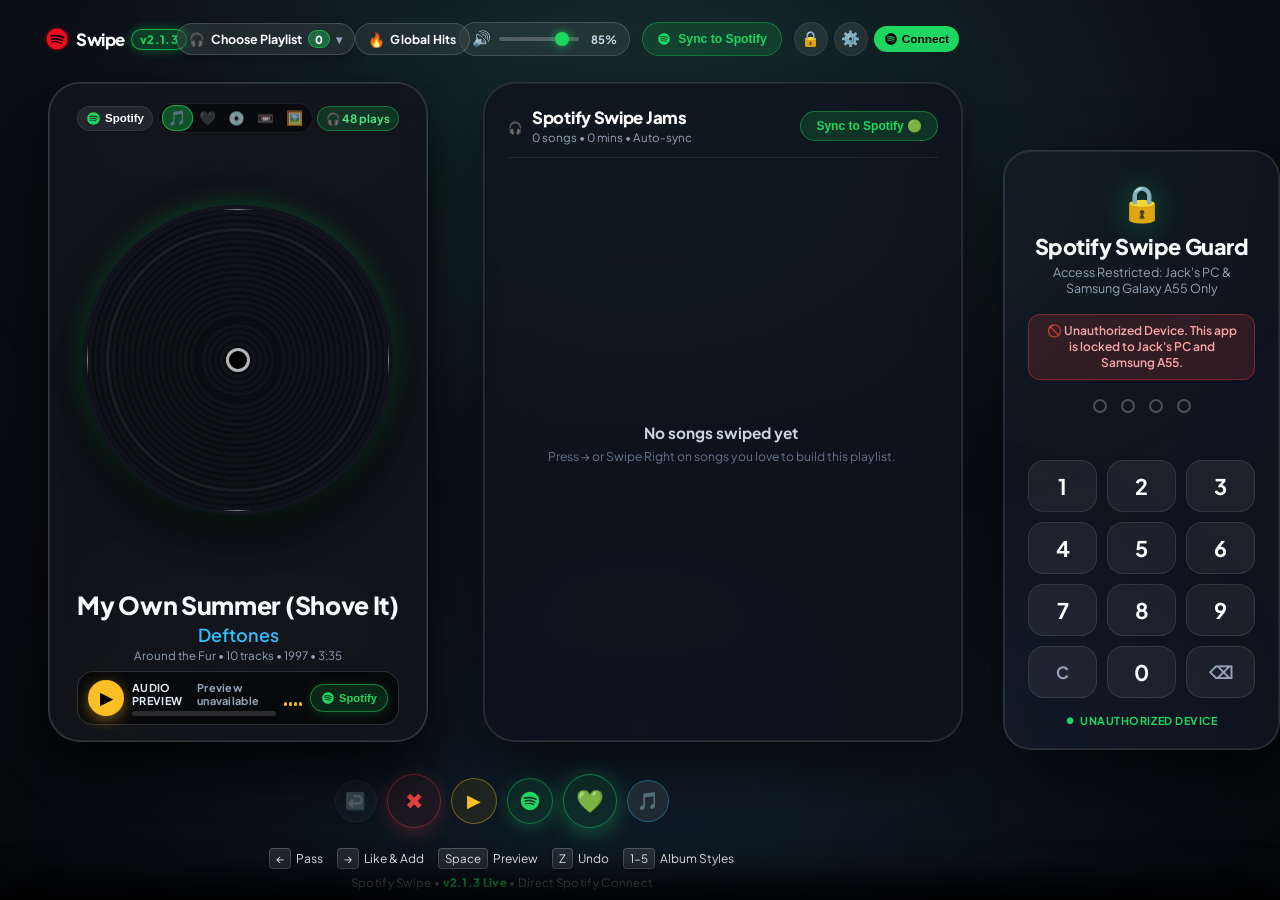
==== index.html @ eed17cef "v2.1.3: Stop mass playlist creation with smart name reuse, PIN 1862 app lock, PC + Samsung A55 devic" ====
<!DOCTYPE html>
<html lang="en">
<head>
  <meta charset="UTF-8">
  <meta name="viewport" content="width=device-width, initial-scale=1.0, maximum-scale=1.0, user-scalable=no, viewport-fit=cover">
  <meta name="theme-color" content="#1ed760">
  <meta name="apple-mobile-web-app-capable" content="yes">
  <meta name="apple-mobile-web-app-status-bar-style" content="black-translucent">
  <meta name="apple-mobile-web-app-title" content="SpotifySwipe">
  <meta name="description" content="Tinder-style Spotify playlist maker with physical media frames and real music previews">
  
  <title>Spotify Swipe v2.1.3 - Mobile & PC Web Player</title>
  
  <link rel="manifest" href="manifest.json?v=2.1.3">
  <link rel="icon" type="image/png" href="icon-192.png">
  <link rel="apple-touch-icon" href="icon-192.png">
  
  <link rel="stylesheet" href="style.css?v=2.1.2">
  <link rel="preconnect" href="https://fonts.googleapis.com">
  <link rel="preconnect" href="https://fonts.gstatic.com" crossorigin>
  <link href="https://fonts.googleapis.com/css2?family=Plus+Jakarta+Sans:wght@400;500;600;700;800&display=swap" rel="stylesheet">
</head>
<body data-album-style="record">
  <!-- Dynamic Chameleon Ambient Glow Overlays (Hardware-accelerated CSS) -->
  <div class="ambient-glow ambient-glow-top"></div>
  <div class="ambient-glow ambient-glow-bottom"></div>

  <!-- Main Mobile / Desktop App Layout -->
  <div class="mobile-app-wrapper">
    <!-- Streamlined Header for Samsung A55 / Mobile & Desktop PC -->
    <header class="mobile-header">
      <div class="header-left">
        <div class="app-logo">
          <img src="icon-192.png" alt="Logo" class="app-logo-icon" />
          <span class="app-title">Swipe</span>
          <span class="app-version-badge" title="Live Version">v2.1.3</span>
        </div>
      </div>

      <div class="header-center">
        <button class="playlist-pill-btn" id="active-playlist-pill" title="Tap to Select Target Playlist">
          <span class="pl-pill-icon">🎧</span>
          <span class="pl-pill-name" id="active-playlist-pill-name">Choose Playlist</span>
          <span class="pl-pill-count" id="header-track-count">0</span>
          <span class="pl-pill-chevron">▾</span>
        </button>

        <button class="source-pill-btn" id="btn-source-toggle" title="Switch Discovery Music Source: Global Hits vs Spotify">
          <span class="source-icon" id="source-pill-icon">🔥</span>
          <span class="source-label" id="source-pill-label">Global Hits</span>
        </button>
      </div>

      <div class="header-right">
        <!-- Desktop Easy Access Volume Control (Strictly hidden on mobile, visible on PC) -->
        <div class="desktop-volume-control" id="desktop-volume-control" title="Easy Access Volume Control">
          <button class="desktop-vol-btn" id="desktop-vol-mute-btn" aria-label="Mute / Unmute" title="Mute / Unmute">🔊</button>
          <input type="range" class="desktop-vol-slider" id="desktop-vol-slider" min="0" max="100" value="85" aria-label="Master Volume">
          <span class="desktop-vol-label" id="desktop-vol-label">85%</span>
        </div>

        <!-- Sync All Button for Desktop -->
        <button class="desktop-sync-btn" id="btn-desktop-sync" title="Sync All Tracks to Spotify">
          <svg viewBox="0 0 24 24" class="spotify-svg-mini"><path fill="currentColor" d="M12 2C6.477 2 2 6.477 2 12s4.477 10 10 10 10-4.477 10-10S17.523 2 12 2zm4.586 14.424c-.18.295-.563.387-.857.207-2.35-1.435-5.308-1.76-8.792-.963-.335.077-.67-.133-.746-.468-.077-.334.132-.67.467-.746 3.808-.87 7.076-.496 9.72 1.115.295.18.388.563.208.855zm1.226-2.723c-.226.367-.71.482-1.077.256-2.69-1.653-6.79-2.132-9.972-1.166-.413.125-.85-.11-0.975-.523-.125-.413.11-.85.523-.975 3.633-1.103 8.15-.576 11.245 1.328.368.226.483.71.256 1.08zm.105-2.835C14.692 8.95 9.375 8.775 6.297 9.71c-.494.15-1.018-.13-1.168-.624-.15-.494.13-1.018.624-1.168 3.532-1.072 9.404-.866 13.115 1.337.445.264.59.838.327 1.282-.264.443-.838.59-1.282.327z"/></svg>
          <span>Sync to Spotify</span>
        </button>

        <!-- Lock Button -->
        <button class="icon-btn" id="btn-lock-app" aria-label="Lock App" title="Lock App (PIN 1862)">🔒</button>

        <!-- Settings Button -->
        <button class="icon-btn" id="btn-settings" aria-label="Settings">⚙️</button>

        <!-- User Profile Avatar / Login -->
        <button class="profile-badge-btn" id="user-profile-badge" style="display: none;" title="Open Spotify User Profile">
          <img id="user-avatar-img" src="icon-192.png" alt="Avatar" class="user-avatar" />
        </button>
        <button class="login-badge-btn" id="btn-spotify-login">
          <svg viewBox="0 0 24 24" class="spotify-svg-mini"><path fill="currentColor" d="M12 2C6.477 2 2 6.477 2 12s4.477 10 10 10 10-4.477 10-10S17.523 2 12 2zm4.586 14.424c-.18.295-.563.387-.857.207-2.35-1.435-5.308-1.76-8.792-.963-.335.077-.67-.133-.746-.468-.077-.334.132-.67.467-.746 3.808-.87 7.076-.496 9.72 1.115.295.18.388.563.208.855zm1.226-2.723c-.226.367-.71.482-1.077.256-2.69-1.653-6.79-2.132-9.972-1.166-.413.125-.85-.11-0.975-.523-.125-.413.11-.85.523-.975 3.633-1.103 8.15-.576 11.245 1.328.368.226.483.71.256 1.08zm.105-2.835C14.692 8.95 9.375 8.775 6.297 9.71c-.494.15-1.018-.13-1.168-.624-.15-.494.13-1.018.624-1.168 3.532-1.072 9.404-.866 13.115 1.337.445.264.59.838.327 1.282-.264.443-.838.59-1.282.327z"/></svg>
          <span>Connect</span>
        </button>
      </div>
    </header>

    <!-- Main Workspace Area: Card Deck on Left, Desktop Queue on Right -->
    <div class="app-main-workspace">
      <!-- Card Deck Viewport -->
      <main class="deck-viewport">
        <div id="deck-loader" class="deck-loader">
          <div class="spinner"></div>
          <span>Finding your next track...</span>
        </div>

        <!-- Card Stack Container -->
        <div id="card-deck" class="card-deck"></div>
      </main>

      <!-- Desktop-Exclusive Live Playlist Sidebar -->
      <aside class="desktop-queue-panel glass-panel" id="desktop-queue-panel">
        <div class="queue-panel-header">
          <div class="queue-panel-title">
            <span class="queue-icon">🎧</span>
            <div>
              <h3 id="desktop-queue-name">Swipe Playlist</h3>
              <span id="desktop-queue-meta">0 songs • Synced with Spotify</span>
            </div>
          </div>
          <button class="queue-sync-btn" id="btn-queue-sync-now" title="Sync All Songs to Spotify">
            <span>Sync to Spotify 🟢</span>
          </button>
        </div>
        <div class="desktop-queue-list" id="desktop-queue-list">
          <!-- Queue items rendered here -->
        </div>
      </aside>
    </div>

    <!-- Mobile Action Dock -->
    <footer class="action-dock">
      <button class="dock-btn btn-undo" id="btn-undo" title="Undo Last Swipe" disabled>
        <span class="dock-icon">↩️</span>
      </button>

      <button class="dock-btn btn-pass" id="btn-pass" title="Pass (Swipe Left)">
        <span class="dock-icon">✖</span>
      </button>

      <button class="dock-btn btn-preview" id="btn-preview-toggle" title="Play 30s Audio Preview">
        <span class="dock-icon">▶</span>
      </button>

      <button class="dock-btn btn-spotify-play" id="btn-dock-spotify" title="Play Full Track in Spotify App">
        <svg viewBox="0 0 24 24" class="spotify-dock-svg"><path fill="currentColor" d="M12 2C6.477 2 2 6.477 2 12s4.477 10 10 10 10-4.477 10-10S17.523 2 12 2zm4.586 14.424c-.18.295-.563.387-.857.207-2.35-1.435-5.308-1.76-8.792-.963-.335.077-.67-.133-.746-.468-.077-.334.132-.67.467-.746 3.808-.87 7.076-.496 9.72 1.115.295.18.388.563.208.855zm1.226-2.723c-.226.367-.71.482-1.077.256-2.69-1.653-6.79-2.132-9.972-1.166-.413.125-.85-.11-0.975-.523-.125-.413.11-.85.523-.975 3.633-1.103 8.15-.576 11.245 1.328.368.226.483.71.256 1.08zm.105-2.835C14.692 8.95 9.375 8.775 6.297 9.71c-.494.15-1.018-.13-1.168-.624-.15-.494.13-1.018.624-1.168 3.532-1.072 9.404-.866 13.115 1.337.445.264.59.838.327 1.282-.264.443-.838.59-1.282.327z"/></svg>
      </button>

      <button class="dock-btn btn-like" id="btn-like" title="Add to Playlist (Swipe Right)">
        <span class="dock-icon">💚</span>
      </button>

      <button class="dock-btn btn-playlist" id="btn-view-playlist" title="View Current Playlist">
        <span class="dock-icon">🎵</span>
      </button>
    </footer>

    <!-- Desktop PC Keyboard Quick Reference (Visible on Desktop / PC screens) -->
    <div class="desktop-keyboard-hints" aria-label="Keyboard Shortcuts">
      <span class="key-hint"><kbd>←</kbd> Pass</span>
      <span class="key-hint"><kbd>→</kbd> Like & Add</span>
      <span class="key-hint"><kbd>Space</kbd> Preview</span>
      <span class="key-hint"><kbd>Z</kbd> Undo</span>
      <span class="key-hint"><kbd>1-5</kbd> Album Styles</span>
    </div>

    <!-- Desktop Version Bar -->
    <div class="desktop-version-bar">Spotify Swipe • <span class="badge-v">v2.1.3 Live</span> • Direct Spotify Connect</div>
  </div>

  <!-- Mobile-Native Playlist Selector Sheet (Opens on tapping header pill) -->
  <div class="drawer-overlay" id="playlist-selector-overlay"></div>
  <aside class="playlist-selector-sheet" id="playlist-selector-sheet">
    <div class="drawer-handle-bar">
      <div class="drawer-drag-pill"></div>
    </div>
    <div class="sheet-header">
      <h3>Music Discovery & Playlists</h3>
      <button class="drawer-close-btn" id="btn-close-playlist-selector">✕</button>
    </div>

    <!-- Discovery Music Source Selector -->
    <div class="sheet-sublabel">DISCOVERY MUSIC SOURCE:</div>
    <div class="source-selector-grid">
      <button class="source-card-btn active" data-source="global" id="src-btn-global">
        <div class="src-card-top">
          <span class="src-badge-icon">🔥</span>
          <span class="src-status-pill">100% Matched</span>
        </div>
        <strong>Global Trending Hits</strong>
        <p>50 real chart hits with authentic studio previews & verified covers</p>
      </button>

      <button class="source-card-btn" data-source="spotify-featured" id="src-btn-spotify-featured">
        <div class="src-card-top">
          <span class="src-badge-icon">🟢</span>
          <span class="src-status-pill">Spotify API</span>
        </div>
        <strong>Spotify Top Hits & New</strong>
        <p>Curated from Spotify's official editorial charts & new releases</p>
      </button>

      <button class="source-card-btn" data-source="spotify-personal" id="src-btn-spotify-personal">
        <div class="src-card-top">
          <span class="src-badge-icon">⭐</span>
          <span class="src-status-pill">My Profile</span>
        </div>
        <strong>My Spotify Favorites</strong>
        <p>Top tracks and history from your personal Spotify account</p>
      </button>
    </div>

    <!-- Target Spotify Playlist Row -->
    <div class="sheet-sublabel">ADD SWIPED TRACKS TO PLAYLIST:</div>
    <div class="create-playlist-row">
      <input type="text" id="new-playlist-quick-input" placeholder="New Playlist Name (e.g. Jack 2026)" class="sheet-text-input" />
      <button class="sheet-create-btn" id="btn-quick-create-playlist">+ Create</button>
    </div>

    <div class="sheet-sublabel">OR CHOOSE AN EXISTING PLAYLIST:</div>
    <div class="playlist-cards-list" id="playlist-cards-list">
      <div class="sheet-loading">Loading your playlists from Spotify...</div>
    </div>
  </aside>

  <!-- Slide-up Track Details Drawer (Shows all tracks in active playlist) -->
  <div class="drawer-overlay" id="drawer-overlay"></div>
  <aside class="playlist-drawer" id="playlist-drawer">
    <div class="drawer-handle-bar">
      <div class="drawer-drag-pill"></div>
    </div>

    <div class="drawer-header">
      <div class="drawer-header-info">
        <h2 id="drawer-playlist-name" class="drawer-title">Swipe Playlist</h2>
        <p id="drawer-playlist-meta" class="drawer-meta">0 songs • 0 mins • Synced with Spotify 🟢</p>
      </div>
      <button class="drawer-close-btn" id="btn-close-drawer">✕</button>
    </div>

    <!-- Quick Actions -->
    <div class="drawer-quick-actions">
      <button class="drawer-action-btn btn-sync-spotify-now" id="btn-drawer-sync-now" title="Sync All Tracks to Spotify">
        <span>⚡ Sync to Spotify</span>
      </button>
      <button class="drawer-action-btn btn-switch-pl" id="btn-open-selector-from-drawer">
        <span>⇄ Switch</span>
      </button>
      <button class="drawer-action-btn btn-dupe-clean" id="btn-remove-duplicates">
        <span>🧹 Dupes</span>
      </button>
      <button class="drawer-action-btn btn-open-spotify" id="btn-open-spotify-app">
        <span>Open App</span>
      </button>
    </div>

    <!-- Scrollable Track List -->
    <div class="drawer-track-list" id="drawer-track-list"></div>
  </aside>

  <!-- Settings Modal -->
  <div class="modal-backdrop" id="settings-modal">
    <div class="modal-card glass-modal">
      <div class="modal-header">
        <h3>⚙️ App Settings</h3>
        <button class="modal-close-btn" id="btn-close-settings">✕</button>
      </div>

      <div class="modal-body">
        <div class="setting-item">
          <label>Audio Preview Volume</label>
          <div class="vol-control-row">
            <input type="range" id="settings-vol-slider" min="0" max="100" value="85" class="range-slider" />
            <span id="settings-vol-label" class="vol-num">85%</span>
          </div>
        </div>

        <div class="setting-item checkbox-item">
          <label for="auto-preview-checkbox">Auto-play 30s Audio Previews</label>
          <input type="checkbox" id="auto-preview-checkbox" checked />
        </div>

        <div class="setting-item">
          <label>Spotify Client ID</label>
          <div class="input-group">
            <input type="text" id="client-id-input" class="text-input" />
            <button class="secondary-btn" id="btn-save-client-id">Save</button>
          </div>
        </div>

        <div class="setting-item">
          <label>Redirect URI (in Spotify Dashboard):</label>
          <div class="uri-copy-box">
            <code id="redirect-uri-display"></code>
          </div>
        </div>

        <!-- Diagnostics & Error Codes Section -->
        <div class="setting-item diagnostics-item">
          <label>Diagnostics & Error Codes</label>
          <div class="error-codes-summary">
            <div class="err-row"><code>ERR_SPOTIFY_403</code><span>Playlist write permission required (reconnect with write scope)</span></div>
            <div class="err-row"><code>ERR_SPOTIFY_404</code><span>Playlist or track not found on Spotify</span></div>
            <div class="err-row"><code>ERR_AUTH_001</code><span>Not signed into Spotify or session expired</span></div>
            <div class="err-row"><code>ERR_PLAYLIST_001</code><span>Playlist not owned (switched to dedicated Spotify Swipe Jams)</span></div>
            <div class="err-row"><code>ERR_TRACK_001</code><span>Track already in playlist (duplicate prevented)</span></div>
            <div class="err-row"><code>ERR_AUDIO_001</code><span>Studio preview unavailable (tap Spotify to stream full song)</span></div>
            <div class="err-row"><code>ERR_NET_001</code><span>Offline mode active (using cached discovery tracks)</span></div>
          </div>
        </div>

        <div class="setting-item version-item">
          <div class="version-row">
            <span>App Version:</span>
            <span class="version-tag">v2.1.3</span>
          </div>
          <small class="version-desc">PIN 1862 Guard, Device Protection (PC & Samsung A55), Mobile Fingerprint Passkey, Smart Deduplication</small>
        </div>

        <!-- Security & Passkey Settings -->
        <div class="setting-item security-item">
          <label>Security & Device Protection</label>
          <div class="security-controls-row">
            <button class="secondary-btn" id="btn-settings-lock">🔒 Lock App Now</button>
            <button class="secondary-btn" id="btn-settings-passkey" style="display: none;">🖐️ Enroll Fingerprint Passkey</button>
          </div>
          <small class="version-desc">Locked with Master PIN (1862). Authorized exclusively on Jack's PC & Samsung A55.</small>
        </div>

        <div class="modal-footer-actions">
          <button class="danger-btn" id="btn-logout">Log Out of Spotify</button>
        </div>
      </div>
    </div>
  </div>

  <!-- App PIN & Biometric Lock Overlay (Master PIN: 1862) -->
  <div id="app-lock-screen" class="app-lock-screen">
    <div class="lock-card glass-modal">
      <div class="lock-shield-icon">🔒</div>
      <h2 class="lock-title">Spotify Swipe Guard</h2>
      <p id="lock-screen-subtitle" class="lock-subtitle">Authorized for Jack's PC & Samsung Galaxy A55</p>

      <!-- Unauthorized Device Warning (if opened from unknown device) -->
      <div id="lock-unauthorized-banner" class="lock-unauthorized-banner" style="display: none;">
        <span>🚫 Unauthorized Device. This app is locked to Jack's PC and Samsung A55.</span>
      </div>

      <div class="pin-dots-container">
        <span class="pin-dot" id="pin-dot-1"></span>
        <span class="pin-dot" id="pin-dot-2"></span>
        <span class="pin-dot" id="pin-dot-3"></span>
        <span class="pin-dot" id="pin-dot-4"></span>
      </div>

      <div class="pin-error-msg" id="pin-error-msg"></div>

      <!-- Numeric Keypad -->
      <div class="pin-keypad" id="pin-keypad">
        <button class="pin-key" data-digit="1">1</button>
        <button class="pin-key" data-digit="2">2</button>
        <button class="pin-key" data-digit="3">3</button>
        <button class="pin-key" data-digit="4">4</button>
        <button class="pin-key" data-digit="5">5</button>
        <button class="pin-key" data-digit="6">6</button>
        <button class="pin-key" data-digit="7">7</button>
        <button class="pin-key" data-digit="8">8</button>
        <button class="pin-key" data-digit="9">9</button>
        <button class="pin-key pin-key-action" id="btn-pin-clear">C</button>
        <button class="pin-key" data-digit="0">0</button>
        <button class="pin-key pin-key-action" id="btn-pin-backspace">⌫</button>
      </div>

      <!-- Mobile-Exclusive Biometric Fingerprint Section -->
      <div class="mobile-biometric-section" id="mobile-biometric-box" style="display: none;">
        <button class="btn-biometric-auth" id="btn-biometric-auth">
          <span class="bio-icon">🖐️</span>
          <span>Unlock with Fingerprint</span>
        </button>
        <button class="btn-biometric-enroll" id="btn-biometric-enroll">
          <span>Set Up Fingerprint Passkey</span>
        </button>
      </div>

      <div class="device-badge-row">
        <span class="dev-dot">●</span>
        <span id="dev-status-text">Device Verified</span>
      </div>
    </div>
  </div>

  <!-- Toast Notification Container -->
  <div id="toast" class="toast">
    <span class="toast-icon">🎵</span>
    <span class="toast-text">Message</span>
  </div>

  <!-- Confetti Container -->
  <div id="confetti-container" class="confetti-container"></div>

  <!-- Core Scripts -->
  <script src="theme.js?v=2.1.2"></script>
  <script src="audio.js?v=2.1.2"></script>
  <script src="app.js?v=2.1.2"></script>
</body>
</html>
---- style.css ----
/**
 * Spotify Swipe Mobile — Touch-Optimized Stylesheet (Optimized for Samsung A55 / Mobile)
 * High-performance pure CSS chameleon theming, 5 authentic physical media formats,
 * touch-friendly playlist selector sheet, and responsive card deck.
 */

:root {
  --accent: 30, 215, 96;
  --accent-sec: 56, 189, 248;
  --accent-hex: #1ed760;
  --accent-sec-hex: #38bdf8;
  --bg-dark: #07080b;
  --bg-card: rgba(18, 20, 26, 0.88);
  --border-glass: rgba(255, 255, 255, 0.08);
  --border-glass-bright: rgba(255, 255, 255, 0.16);
  --text-main: #f8fafc;
  --text-muted: #94a3b8;
  --font-family: 'Plus Jakarta Sans', -apple-system, BlinkMacSystemFont, "Segoe UI", Roboto, Helvetica, Arial, sans-serif;
  --safe-top: env(safe-area-inset-top, 0px);
  --safe-bottom: env(safe-area-inset-bottom, 0px);
}

* {
  margin: 0;
  padding: 0;
  box-sizing: border-box;
  -webkit-font-smoothing: antialiased;
  -moz-osx-font-smoothing: grayscale;
}

html, body {
  width: 100%;
  height: 100%;
  overflow: hidden;
  position: fixed;
  background-color: var(--bg-dark);
  color: var(--text-main);
  font-family: var(--font-family);
  -webkit-touch-callout: none;
  -webkit-user-select: none;
  user-select: none;
  -webkit-tap-highlight-color: transparent;
}

/* Chameleon Ambient Radial Glows (GPU Accelerated, Low Battery Consumption) */
.ambient-glow {
  position: fixed;
  border-radius: 50%;
  filter: blur(100px);
  pointer-events: none;
  z-index: 1;
  opacity: 0.28;
  transition: background 1.2s ease-out;
  transform: translateZ(0);
}

.ambient-glow-top {
  top: -12%;
  left: -20%;
  width: 140vw;
  height: 55vh;
  background: radial-gradient(circle, rgba(var(--accent), 0.45) 0%, transparent 70%);
}

.ambient-glow-bottom {
  bottom: -15%;
  right: -20%;
  width: 140vw;
  height: 55vh;
  background: radial-gradient(circle, rgba(var(--accent-sec), 0.35) 0%, transparent 70%);
}

/* Mobile App Layout Wrapper */
.mobile-app-wrapper {
  position: relative;
  z-index: 10;
  display: flex;
  flex-direction: column;
  width: 100%;
  max-width: 460px;
  height: 100%;
  margin: 0 auto;
  padding-top: max(8px, var(--safe-top));
  padding-bottom: max(10px, var(--safe-bottom));
  padding-left: 10px;
  padding-right: 10px;
}

/* ---------------------------- Streamlined Top Header ---------------------------- */
.mobile-header {
  display: flex;
  align-items: center;
  justify-content: space-between;
  height: 46px;
  padding: 0 4px;
  margin-bottom: 6px;
  flex-shrink: 0;
  gap: 8px;
}

.header-left .app-logo {
  display: flex;
  align-items: center;
  gap: 6px;
}

.app-logo-icon {
  width: 26px;
  height: 26px;
  border-radius: 7px;
}

.app-title {
  font-size: 1.05rem;
  font-weight: 800;
  letter-spacing: -0.4px;
  color: #fff;
}

.app-version-badge {
  font-size: 0.72rem;
  font-weight: 800;
  color: #1ed760;
  background: rgba(30, 215, 96, 0.22);
  border: 1px solid rgba(30, 215, 96, 0.7);
  padding: 2px 8px;
  border-radius: 999px;
  letter-spacing: 0.3px;
  box-shadow: 0 0 10px rgba(30, 215, 96, 0.4);
  white-space: nowrap;
}

.version-row {
  display: flex;
  justify-content: space-between;
  align-items: center;
  font-size: 0.86rem;
  font-weight: 700;
  color: #fff;
}

.version-tag {
  background: rgba(30, 215, 96, 0.2);
  color: #1ed760;
  font-weight: 800;
  font-size: 0.72rem;
  padding: 2px 8px;
  border-radius: 999px;
  border: 1px solid rgba(30, 215, 96, 0.5);
}

.version-desc {
  display: block;
  font-size: 0.74rem;
  color: var(--text-muted);
  margin-top: 4px;
}

.header-center {
  flex: 1;
  display: flex;
  justify-content: center;
  min-width: 0;
}

.playlist-pill-btn {
  display: inline-flex;
  align-items: center;
  gap: 6px;
  background: rgba(255, 255, 255, 0.08);
  border: 1px solid var(--border-glass-bright);
  backdrop-filter: blur(16px);
  -webkit-backdrop-filter: blur(16px);
  padding: 6px 12px;
  border-radius: 999px;
  color: #fff;
  font-family: inherit;
  font-size: 0.78rem;
  font-weight: 700;
  cursor: pointer;
  max-width: 100%;
  white-space: nowrap;
  box-shadow: 0 4px 14px rgba(0, 0, 0, 0.3);
  transition: transform 0.15s, background 0.15s;
}

.playlist-pill-btn:active {
  transform: scale(0.96);
  background: rgba(255, 255, 255, 0.15);
}

.pl-pill-name {
  overflow: hidden;
  text-overflow: ellipsis;
  max-width: 135px;
}

.pl-pill-count {
  background: rgba(var(--accent), 0.35);
  color: #fff;
  font-size: 0.7rem;
  font-weight: 800;
  padding: 1px 6px;
  border-radius: 999px;
  border: 1px solid rgba(var(--accent), 0.6);
}

.pl-pill-chevron {
  font-size: 0.75rem;
  color: var(--text-muted);
}

.source-pill-btn {
  display: inline-flex;
  align-items: center;
  gap: 5px;
  background: rgba(255, 255, 255, 0.07);
  border: 1px solid rgba(255, 255, 255, 0.16);
  backdrop-filter: blur(16px);
  -webkit-backdrop-filter: blur(16px);
  padding: 6px 12px;
  border-radius: 999px;
  color: #fff;
  font-family: inherit;
  font-size: 0.76rem;
  font-weight: 700;
  cursor: pointer;
  white-space: nowrap;
  transition: all 0.2s cubic-bezier(0.16, 1, 0.3, 1);
}

.source-pill-btn:hover {
  background: rgba(30, 215, 96, 0.16);
  border-color: rgba(30, 215, 96, 0.45);
  color: #1ed760;
  box-shadow: 0 0 14px rgba(30, 215, 96, 0.25);
}

.source-pill-btn:active {
  transform: scale(0.96);
}

.source-icon {
  font-size: 0.85rem;
}

.source-label {
  letter-spacing: 0.2px;
}

.header-right {
  display: flex;
  align-items: center;
  gap: 6px;
  flex-shrink: 0;
}

.icon-btn {
  background: rgba(255, 255, 255, 0.08);
  border: 1px solid var(--border-glass);
  width: 34px;
  height: 34px;
  border-radius: 50%;
  display: flex;
  align-items: center;
  justify-content: center;
  font-size: 0.95rem;
  color: #fff;
  cursor: pointer;
}

.profile-badge-btn {
  background: none;
  border: none;
  cursor: pointer;
  padding: 0;
}

.user-avatar {
  width: 32px;
  height: 32px;
  border-radius: 50%;
  border: 2px solid rgba(var(--accent), 0.9);
  object-fit: cover;
}

.login-badge-btn {
  display: flex;
  align-items: center;
  gap: 4px;
  background: #1ed760;
  border: none;
  color: #000;
  font-weight: 800;
  font-size: 0.74rem;
  padding: 6px 10px;
  border-radius: 999px;
  cursor: pointer;
}

.spotify-svg-mini {
  width: 14px;
  height: 14px;
}

/* ---------------------------- Deck Viewport ---------------------------- */
.deck-viewport {
  position: relative;
  flex: 1;
  display: flex;
  flex-direction: column;
  align-items: center;
  justify-content: center;
  width: 100%;
  min-height: 0;
  padding: 2px 0;
}

.card-deck {
  position: relative;
  width: 100%;
  height: 100%;
  max-width: 380px;
  display: flex;
  align-items: center;
  justify-content: center;
}

.deck-loader {
  display: none;
  flex-direction: column;
  align-items: center;
  gap: 12px;
  font-size: 0.85rem;
  color: var(--text-muted);
}

.deck-loader.show {
  display: flex;
}

.spinner {
  width: 36px;
  height: 36px;
  border: 3px solid rgba(255, 255, 255, 0.1);
  border-top-color: rgba(var(--accent), 1);
  border-radius: 50%;
  animation: spin 0.8s linear infinite;
}

@keyframes spin {
  to { transform: rotate(360deg); }
}

/* ---------------------------- Swipe Card ---------------------------- */
.swipe-card {
  position: absolute;
  width: 100%;
  height: 100%;
  max-height: 590px;
  background: var(--bg-card);
  border: 1px solid var(--border-glass-bright);
  backdrop-filter: blur(28px);
  -webkit-backdrop-filter: blur(28px);
  border-radius: 26px;
  padding: 12px 12px 10px 12px;
  display: flex;
  flex-direction: column;
  box-shadow: 0 16px 40px rgba(0, 0, 0, 0.6), 0 0 45px rgba(var(--accent), 0.12);
  touch-action: none;
  will-change: transform, opacity;
  overflow: hidden;
}

.card-behind {
  transform: scale(0.95) translateY(14px);
  opacity: 0.65;
  pointer-events: none;
  z-index: 1;
}

.active-card {
  z-index: 5;
  cursor: grab;
}

.active-card:active {
  cursor: grabbing;
}

/* Swipe Badges */
.swipe-badge {
  position: absolute;
  top: 48px;
  padding: 6px 14px;
  border-radius: 8px;
  font-size: 1.25rem;
  font-weight: 800;
  letter-spacing: 1px;
  border: 3px solid;
  pointer-events: none;
  opacity: 0;
  z-index: 20;
  transition: opacity 0.1s linear;
}

.swipe-badge.like {
  right: 18px;
  color: #1ed760;
  border-color: #1ed760;
  transform: rotate(14deg);
  background: rgba(30, 215, 96, 0.15);
}

.swipe-badge.nope {
  left: 18px;
  color: #ef4444;
  border-color: #ef4444;
  transform: rotate(-14deg);
  background: rgba(239, 68, 68, 0.15);
}

/* Card Brand Header */
.card-brand-header {
  display: flex;
  align-items: center;
  justify-content: space-between;
  width: 100%;
  margin-bottom: 6px;
  flex-shrink: 0;
  gap: 4px;
}

.brand-pill {
  display: flex;
  align-items: center;
  gap: 4px;
  background: rgba(255, 255, 255, 0.08);
  border: 1px solid var(--border-glass);
  padding: 4px 8px;
  border-radius: 999px;
  font-size: 0.72rem;
  font-weight: 700;
  color: #fff;
  cursor: pointer;
  flex-shrink: 0;
}

.spotify-svg-icon {
  width: 15px;
  height: 15px;
  color: #1ed760;
}

.media-format-pill {
  display: flex;
  align-items: center;
  background: rgba(0, 0, 0, 0.45);
  border: 1px solid var(--border-glass);
  padding: 2px 4px;
  border-radius: 999px;
  gap: 2px;
}

.media-toggle-btn {
  background: transparent;
  border: none;
  font-size: 0.85rem;
  padding: 3px 5px;
  border-radius: 999px;
  cursor: pointer;
  transition: transform 0.2s, background 0.2s;
  opacity: 0.65;
}

.media-toggle-btn.active {
  background: rgba(var(--accent), 0.35);
  border: 1px solid rgba(var(--accent), 0.7);
  opacity: 1;
  transform: scale(1.08);
}

.plays-pill {
  background: rgba(var(--accent), 0.16);
  border: 1px solid rgba(var(--accent), 0.4);
  color: #4ade80;
  font-size: 0.72rem;
  font-weight: 700;
  padding: 4px 8px;
  border-radius: 999px;
  flex-shrink: 0;
  white-space: nowrap;
}

/* ---------------------------- 5 Physical Media Formats ---------------------------- */
.album-stage {
  position: relative;
  flex: 1;
  display: flex;
  align-items: center;
  justify-content: center;
  width: 100%;
  min-height: 0;
  overflow: visible;
  padding: 2px 0;
}

.physical-record,
.physical-vinyl,
.physical-cd,
.physical-cassette,
.physical-frame {
  display: none;
  position: relative;
  align-items: center;
  justify-content: center;
  width: 100%;
  height: 100%;
}

[data-media="record"] .physical-record,
[data-album-style="record"] .physical-record {
  display: flex !important;
}

[data-media="vinyl"] .physical-vinyl,
[data-album-style="vinyl"] .physical-vinyl {
  display: flex !important;
}

[data-media="cd"] .physical-cd,
[data-album-style="cd"] .physical-cd {
  display: flex !important;
}

[data-media="cassette"] .physical-cassette,
[data-album-style="cassette"] .physical-cassette {
  display: flex !important;
}

[data-media="frame"] .physical-frame,
[data-album-style="frame"] .physical-frame {
  display: flex !important;
}

/* --- Format 1: 🎵 Picture Disc Record (Centered) --- */
.record-disc {
  position: relative;
  width: 245px;
  height: 245px;
  border-radius: 50%;
  overflow: hidden;
  box-shadow: 0 14px 40px rgba(0, 0, 0, 0.8), 0 0 25px rgba(var(--accent), 0.35);
  border: 4px solid #11141c;
}

.record-art-img {
  width: 100%;
  height: 100%;
  object-fit: cover;
  border-radius: 50%;
  display: block;
}

.record-grooves {
  position: absolute;
  inset: 0;
  border-radius: 50%;
  background: radial-gradient(circle, transparent 18%, rgba(0,0,0,0.4) 19%, transparent 20%, transparent 60%, rgba(255,255,255,0.06) 61%, transparent 62%),
              repeating-radial-gradient(circle, rgba(0,0,0,0.3) 0, rgba(0,0,0,0.3) 2px, transparent 3px, transparent 6px);
  pointer-events: none;
}

.record-spindle-hole {
  position: absolute;
  top: 50%;
  left: 50%;
  transform: translate(-50%, -50%);
  width: 24px;
  height: 24px;
  background: #000;
  border: 3px solid rgba(255, 255, 255, 0.7);
  border-radius: 50%;
  box-shadow: inset 0 0 6px #000;
}

.album-stage.is-spinning .record-disc {
  animation: discSpin 12s linear infinite;
}

/* --- Format 2: 💿 Vinyl LP in Jacket --- */
.vinyl-jacket {
  position: relative;
  width: 215px;
  height: 215px;
  border-radius: 6px;
  overflow: hidden;
  box-shadow: 0 16px 36px rgba(0, 0, 0, 0.85);
  border: 1px solid rgba(255, 255, 255, 0.15);
  background: #111;
  z-index: 2;
  transform: translateX(-22px);
  transition: transform 0.4s ease;
}

.jacket-art-img {
  width: 100%;
  height: 100%;
  object-fit: cover;
  display: block;
}

.jacket-spine {
  position: absolute;
  top: 0;
  left: 0;
  bottom: 0;
  width: 10px;
  background: linear-gradient(to right, rgba(255, 255, 255, 0.25), transparent);
}

.jacket-sheen {
  position: absolute;
  inset: 0;
  background: linear-gradient(135deg, rgba(255, 255, 255, 0.18) 0%, transparent 45%);
  pointer-events: none;
}

.vinyl-lp-disc {
  position: absolute;
  width: 210px;
  height: 210px;
  border-radius: 50%;
  background: radial-gradient(circle, #24242c 25%, #08080a 70%);
  border: 2px solid #333;
  right: 10px;
  z-index: 1;
  box-shadow: 0 10px 25px rgba(0,0,0,0.85);
  display: flex;
  align-items: center;
  justify-content: center;
}

.vinyl-groove-rings {
  position: absolute;
  inset: 10px;
  border-radius: 50%;
  background: repeating-radial-gradient(circle, rgba(255,255,255,0.06) 0, rgba(255,255,255,0.06) 1px, transparent 2px, transparent 5px);
}

.vinyl-center-label {
  width: 70px;
  height: 70px;
  border-radius: 50%;
  background-size: cover;
  background-position: center;
  border: 3px solid #111;
  box-shadow: inset 0 0 6px #000;
}

.album-stage.is-spinning .vinyl-lp-disc {
  animation: discSpin 10s linear infinite;
}

/* --- Format 3: 💿 CD Jewel Case & Holographic Disc --- */
.cd-jewel-case {
  position: relative;
  width: 190px;
  height: 190px;
  border-radius: 6px;
  overflow: hidden;
  background: rgba(255, 255, 255, 0.05);
  border: 2px solid rgba(255, 255, 255, 0.3);
  box-shadow: 0 16px 36px rgba(0, 0, 0, 0.85);
  z-index: 2;
  transform: translateX(-20px);
  transition: transform 0.4s ease;
}

.cd-booklet-img {
  width: 100%;
  height: 100%;
  object-fit: cover;
  display: block;
}

.cd-case-spine {
  position: absolute;
  top: 0;
  left: 0;
  bottom: 0;
  width: 12px;
  background: linear-gradient(to right, rgba(255, 255, 255, 0.4), rgba(255, 255, 255, 0.1));
  border-right: 1px solid rgba(255, 255, 255, 0.25);
}

.cd-case-reflection {
  position: absolute;
  inset: 0;
  background: linear-gradient(135deg, rgba(255, 255, 255, 0.3) 0%, transparent 45%);
  pointer-events: none;
}

.cd-holographic-disc {
  position: absolute;
  width: 185px;
  height: 185px;
  border-radius: 50%;
  right: 18px;
  z-index: 1;
  background: conic-gradient(
    from 0deg,
    #e2e8f0 0deg,
    #fbcfe8 45deg,
    #bfdbfe 90deg,
    #a7f3d0 135deg,
    #fef08a 180deg,
    #fed7aa 225deg,
    #c7d2fe 270deg,
    #e2e8f0 360deg
  );
  border: 2px solid rgba(255, 255, 255, 0.6);
  box-shadow: 0 12px 30px rgba(0, 0, 0, 0.85);
  display: flex;
  align-items: center;
  justify-content: center;
  overflow: hidden;
}

.cd-art-disc-face {
  position: absolute;
  inset: 18px;
  border-radius: 50%;
  background-size: cover;
  background-position: center;
  opacity: 0.88;
  mix-blend-mode: multiply;
  box-shadow: inset 0 0 10px rgba(0, 0, 0, 0.5);
}

.cd-holo-sheen {
  position: absolute;
  inset: 0;
  border-radius: 50%;
  background: radial-gradient(circle, transparent 30%, rgba(255,255,255,0.4) 31%, transparent 32%),
              repeating-radial-gradient(circle, rgba(255,255,255,0.15) 0, rgba(255,255,255,0.15) 1px, transparent 2px, transparent 6px);
  mix-blend-mode: overlay;
  pointer-events: none;
}

.cd-center-clear-ring {
  position: relative;
  width: 60px;
  height: 60px;
  border-radius: 50%;
  background: rgba(255, 255, 255, 0.35);
  backdrop-filter: blur(4px);
  border: 3px solid rgba(255, 255, 255, 0.85);
  display: flex;
  align-items: center;
  justify-content: center;
  box-shadow: inset 0 0 8px rgba(0, 0, 0, 0.4);
  z-index: 3;
}

.cd-spindle {
  width: 20px;
  height: 20px;
  border-radius: 50%;
  background: #000;
  border: 2px solid rgba(255, 255, 255, 0.8);
}

.album-stage.is-spinning .cd-holographic-disc {
  animation: discSpin 8s linear infinite;
}

/* --- Format 4: 📼 Retro Cassette Tape --- */
.cassette-body {
  position: relative;
  width: 265px;
  height: 172px;
  background: #14161f;
  border: 3px solid rgba(255, 255, 255, 0.22);
  border-radius: 12px;
  box-shadow: 0 16px 40px rgba(0, 0, 0, 0.9);
  padding: 8px 12px;
  display: flex;
  flex-direction: column;
  justify-content: space-between;
}

.screw {
  position: absolute;
  width: 7px;
  height: 7px;
  border-radius: 50%;
  background: #94a3b8;
  border: 1px solid #334155;
}
.screw::after {
  content: '+';
  position: absolute;
  top: -4px;
  left: 1px;
  font-size: 8px;
  color: #1e293b;
}
.s-tl { top: 6px; left: 6px; }
.s-tr { top: 6px; right: 6px; }
.s-bl { bottom: 6px; left: 6px; }
.s-br { bottom: 6px; right: 6px; }

.cassette-label-card {
  display: flex;
  align-items: center;
  gap: 8px;
  background: #f1f5f9;
  color: #0f172a;
  padding: 6px 8px;
  border-radius: 6px;
  box-shadow: inset 0 1px 3px rgba(0,0,0,0.2);
}

.cassette-art-thumb {
  width: 32px;
  height: 32px;
  border-radius: 4px;
  object-fit: cover;
  flex-shrink: 0;
}

.cassette-label-text {
  flex: 1;
  min-width: 0;
}

.c-title {
  font-size: 0.72rem;
  font-weight: 800;
  white-space: nowrap;
  overflow: hidden;
  text-overflow: ellipsis;
}

.c-artist {
  font-size: 0.65rem;
  color: #475569;
  font-weight: 600;
  white-space: nowrap;
  overflow: hidden;
  text-overflow: ellipsis;
}

.cassette-tape-window {
  position: relative;
  height: 64px;
  background: rgba(0, 0, 0, 0.75);
  border: 2px solid rgba(255, 255, 255, 0.14);
  border-radius: 6px;
  display: flex;
  align-items: center;
  justify-content: space-around;
  padding: 0 16px;
}

.tape-strip {
  position: absolute;
  width: 60px;
  height: 28px;
  background: #3b2d20;
  border-radius: 4px;
  border: 1px solid rgba(255,255,255,0.08);
}

.tape-reel {
  position: relative;
  width: 44px;
  height: 44px;
  border-radius: 50%;
  background: #ffffff;
  border: 3px solid #cbd5e1;
  display: flex;
  align-items: center;
  justify-content: center;
  box-shadow: inset 0 0 6px rgba(0,0,0,0.5);
  z-index: 2;
}

.reel-teeth {
  width: 18px;
  height: 18px;
  border-radius: 50%;
  background: #0f172a;
  border: 2px dashed #94a3b8;
}

.album-stage.is-spinning .tape-reel {
  animation: discSpin 3s linear infinite;
}

/* --- Format 5: 🖼️ Picture Frame --- */
.frame-border {
  position: relative;
  width: 235px;
  height: 235px;
  border-radius: 18px;
  border: 4px solid rgba(255, 255, 255, 0.22);
  box-shadow: 0 16px 40px rgba(0, 0, 0, 0.85);
  overflow: hidden;
  background: #111;
}

.frame-art-img {
  width: 100%;
  height: 100%;
  object-fit: cover;
  display: block;
}

.frame-gloss {
  position: absolute;
  inset: 0;
  background: linear-gradient(135deg, rgba(255, 255, 255, 0.2) 0%, transparent 45%);
  pointer-events: none;
}

@keyframes discSpin {
  from { transform: rotate(0deg); }
  to { transform: rotate(360deg); }
}

/* ---------------------------- Card Track Info ---------------------------- */
.card-track-info {
  margin-top: 8px;
  margin-bottom: 8px;
  text-align: center;
  flex-shrink: 0;
}

.track-title {
  font-size: 1.15rem;
  font-weight: 800;
  letter-spacing: -0.3px;
  white-space: nowrap;
  overflow: hidden;
  text-overflow: ellipsis;
  margin-bottom: 2px;
}

.track-artist {
  font-size: 0.86rem;
  font-weight: 600;
  color: #38bdf8;
  white-space: nowrap;
  overflow: hidden;
  text-overflow: ellipsis;
  margin-bottom: 2px;
}

.track-album-meta {
  font-size: 0.72rem;
  color: var(--text-muted);
  white-space: nowrap;
  overflow: hidden;
  text-overflow: ellipsis;
}

/* ---------------------------- 30s Audio Teaser Bar ---------------------------- */
.preview-audio-bar {
  display: flex;
  align-items: center;
  gap: 8px;
  background: rgba(0, 0, 0, 0.55);
  border: 1px solid var(--border-glass-bright);
  padding: 8px 10px;
  border-radius: 16px;
  backdrop-filter: blur(14px);
  -webkit-backdrop-filter: blur(14px);
  margin-top: auto;
  flex-shrink: 0;
}

.play-preview-btn {
  width: 36px;
  height: 36px;
  border-radius: 50%;
  background: #fbbf24;
  border: none;
  color: #000;
  font-size: 1rem;
  font-weight: 900;
  display: flex;
  align-items: center;
  justify-content: center;
  cursor: pointer;
  flex-shrink: 0;
  box-shadow: 0 4px 14px rgba(251, 191, 36, 0.45);
  transition: transform 0.15s;
}

.play-preview-btn:active {
  transform: scale(0.92);
}

.preview-meta {
  flex: 1;
  display: flex;
  flex-direction: column;
  gap: 4px;
  min-width: 0;
}

.preview-labels {
  display: flex;
  justify-content: space-between;
  font-size: 0.68rem;
  font-weight: 700;
  letter-spacing: 0.3px;
}

.preview-tag {
  color: #e2e8f0;
}

.preview-time {
  color: var(--text-muted);
}

.progress-track {
  width: 100%;
  height: 5px;
  background: rgba(255, 255, 255, 0.15);
  border-radius: 999px;
  overflow: hidden;
  cursor: pointer;
}

.progress-fill {
  width: 0%;
  height: 100%;
  background: linear-gradient(90deg, #fbbf24, #f59e0b);
  border-radius: 999px;
  transition: width 0.1s linear;
}

.sound-wave-bars {
  display: flex;
  align-items: flex-end;
  gap: 2px;
  height: 16px;
}

.sound-wave-bars span {
  width: 3px;
  height: 4px;
  background: #fbbf24;
  border-radius: 2px;
  transition: height 0.15s ease;
}

.sound-wave-bars.playing span:nth-child(1) { animation: soundWave 0.7s infinite alternate; }
.sound-wave-bars.playing span:nth-child(2) { animation: soundWave 0.5s 0.15s infinite alternate; }
.sound-wave-bars.playing span:nth-child(3) { animation: soundWave 0.8s 0.3s infinite alternate; }
.sound-wave-bars.playing span:nth-child(4) { animation: soundWave 0.6s 0.2s infinite alternate; }

@keyframes soundWave {
  from { height: 4px; }
  to { height: 16px; }
}

.play-spotify-full-btn {
  display: flex;
  align-items: center;
  gap: 4px;
  background: rgba(30, 215, 96, 0.15);
  border: 1px solid rgba(30, 215, 96, 0.5);
  color: #1ed760;
  font-size: 0.7rem;
  font-weight: 800;
  padding: 6px 10px;
  border-radius: 999px;
  cursor: pointer;
  flex-shrink: 0;
  box-shadow: 0 2px 10px rgba(30, 215, 96, 0.2);
  transition: transform 0.15s, background 0.15s;
}

.play-spotify-full-btn:active {
  transform: scale(0.92);
  background: rgba(30, 215, 96, 0.35);
}

/* ---------------------------- Action Dock ---------------------------- */
.action-dock {
  display: flex;
  align-items: center;
  justify-content: center;
  gap: 10px;
  padding: 6px 0;
  margin-top: 4px;
  flex-shrink: 0;
}

.dock-btn {
  background: rgba(255, 255, 255, 0.08);
  border: 1px solid var(--border-glass-bright);
  backdrop-filter: blur(20px);
  -webkit-backdrop-filter: blur(20px);
  border-radius: 50%;
  display: flex;
  align-items: center;
  justify-content: center;
  cursor: pointer;
  transition: transform 0.15s ease, background 0.15s ease, box-shadow 0.15s ease;
}

.dock-btn:active {
  transform: scale(0.92);
}

.btn-undo {
  width: 42px;
  height: 42px;
  font-size: 1.05rem;
  color: #cbd5e1;
}

.btn-undo:disabled {
  opacity: 0.35;
  pointer-events: none;
}

.btn-pass {
  width: 54px;
  height: 54px;
  font-size: 1.4rem;
  color: #ef4444;
  border-color: rgba(239, 68, 68, 0.4);
  background: rgba(239, 68, 68, 0.08);
  box-shadow: 0 4px 18px rgba(239, 68, 68, 0.25);
}

.btn-preview {
  width: 46px;
  height: 46px;
  font-size: 1.15rem;
  color: #fbbf24;
  border-color: rgba(251, 191, 36, 0.4);
  background: rgba(251, 191, 36, 0.08);
}

.btn-spotify-play {
  width: 46px;
  height: 46px;
  color: #1ed760;
  border-color: rgba(30, 215, 96, 0.4);
  background: rgba(30, 215, 96, 0.1);
  box-shadow: 0 4px 16px rgba(30, 215, 96, 0.22);
}

.spotify-dock-svg {
  width: 22px;
  height: 22px;
}

.btn-like {
  width: 54px;
  height: 54px;
  font-size: 1.4rem;
  color: #1ed760;
  border-color: rgba(30, 215, 96, 0.45);
  background: rgba(30, 215, 96, 0.1);
  box-shadow: 0 4px 22px rgba(30, 215, 96, 0.35);
}

.btn-playlist {
  width: 42px;
  height: 42px;
  font-size: 1.1rem;
  color: #38bdf8;
  border-color: rgba(56, 189, 248, 0.35);
}

/* ---------------------------- Mobile Playlist Selector Sheet ---------------------------- */
.playlist-selector-sheet {
  position: fixed;
  bottom: 0;
  left: 0;
  width: 100%;
  height: 75vh;
  max-height: 640px;
  background: #0f1118;
  border-top: 1px solid var(--border-glass-bright);
  border-radius: 26px 26px 0 0;
  z-index: 120;
  display: flex;
  flex-direction: column;
  transform: translateY(100%);
  transition: transform 0.35s cubic-bezier(0.16, 1, 0.3, 1);
  padding: 10px 16px max(16px, var(--safe-bottom)) 16px;
  box-shadow: 0 -12px 40px rgba(0, 0, 0, 0.9);
}

.playlist-selector-sheet.open {
  transform: translateY(0);
}

.sheet-header {
  display: flex;
  justify-content: space-between;
  align-items: center;
  margin-bottom: 12px;
}

.sheet-header h3 {
  font-size: 1.15rem;
  font-weight: 800;
}

.create-playlist-row {
  display: flex;
  gap: 8px;
  margin-bottom: 14px;
}

.sheet-text-input {
  flex: 1;
  background: rgba(255, 255, 255, 0.08);
  border: 1px solid rgba(var(--accent), 0.5);
  color: #fff;
  padding: 10px 12px;
  border-radius: 12px;
  font-family: inherit;
  font-size: 0.85rem;
  outline: none;
}

.sheet-create-btn {
  background: linear-gradient(135deg, #1ed760, #169c46);
  color: #000;
  border: none;
  font-family: inherit;
  font-weight: 800;
  font-size: 0.82rem;
  padding: 10px 14px;
  border-radius: 12px;
  cursor: pointer;
  white-space: nowrap;
}

.sheet-sublabel {
  font-size: 0.68rem;
  font-weight: 800;
  letter-spacing: 0.5px;
  color: var(--text-muted);
  margin-bottom: 8px;
}

/* Discovery Source Grid */
.source-selector-grid {
  display: grid;
  grid-template-columns: 1fr;
  gap: 8px;
  margin-bottom: 14px;
}

@media (min-width: 600px) {
  .source-selector-grid {
    grid-template-columns: repeat(3, 1fr);
  }
}

.source-card-btn {
  background: rgba(255, 255, 255, 0.04);
  border: 1px solid rgba(255, 255, 255, 0.1);
  border-radius: 14px;
  padding: 10px 12px;
  text-align: left;
  cursor: pointer;
  color: #fff;
  display: flex;
  flex-direction: column;
  gap: 3px;
  transition: all 0.2s cubic-bezier(0.16, 1, 0.3, 1);
  font-family: inherit;
}

.source-card-btn:hover {
  background: rgba(255, 255, 255, 0.08);
  border-color: rgba(255, 255, 255, 0.2);
  transform: translateY(-1px);
}

.source-card-btn.active {
  background: rgba(30, 215, 96, 0.12);
  border-color: #1ed760;
  box-shadow: 0 0 16px rgba(30, 215, 96, 0.22);
}

.src-card-top {
  display: flex;
  align-items: center;
  justify-content: space-between;
  width: 100%;
}

.src-badge-icon {
  font-size: 1.15rem;
}

.src-status-pill {
  font-size: 0.62rem;
  font-weight: 700;
  padding: 2px 7px;
  border-radius: 999px;
  background: rgba(255, 255, 255, 0.08);
  color: #cbd5e1;
}

.source-card-btn.active .src-status-pill {
  background: #1ed760;
  color: #000;
  font-weight: 800;
}

.source-card-btn strong {
  font-size: 0.82rem;
  font-weight: 700;
  color: #fff;
}

.source-card-btn p {
  font-size: 0.68rem;
  color: #94a3b8;
  margin: 0;
  line-height: 1.35;
}

.playlist-cards-list {
  flex: 1;
  overflow-y: auto;
  -webkit-overflow-scrolling: touch;
  display: flex;
  flex-direction: column;
  gap: 8px;
  padding-right: 2px;
}

.playlist-card-item {
  display: flex;
  align-items: center;
  gap: 12px;
  background: rgba(255, 255, 255, 0.04);
  border: 1px solid var(--border-glass);
  padding: 12px 14px;
  border-radius: 14px;
  cursor: pointer;
  transition: background 0.15s, border-color 0.15s;
}

.playlist-card-item:active {
  background: rgba(255, 255, 255, 0.12);
}

.playlist-card-item.active {
  background: rgba(30, 215, 96, 0.12);
  border-color: rgba(30, 215, 96, 0.6);
}

.pl-card-icon {
  font-size: 1.3rem;
}

.pl-card-meta {
  flex: 1;
  min-width: 0;
}

.pl-card-title {
  font-size: 0.88rem;
  font-weight: 700;
  white-space: nowrap;
  overflow: hidden;
  text-overflow: ellipsis;
}

.pl-card-count {
  font-size: 0.74rem;
  color: var(--text-muted);
  margin-top: 1px;
}

.pl-card-status {
  font-size: 0.74rem;
  font-weight: 800;
  color: #1ed760;
}

.playlist-card-item:not(.active) .pl-card-status {
  color: var(--text-muted);
  font-weight: 600;
}

.sheet-connect-box {
  display: flex;
  flex-direction: column;
  align-items: center;
  justify-content: center;
  padding: 28px 16px;
  background: rgba(255, 255, 255, 0.03);
  border: 1px dashed rgba(255, 255, 255, 0.15);
  border-radius: 16px;
  text-align: center;
  gap: 16px;
  margin-top: 10px;
}

.sheet-connect-desc {
  font-size: 0.88rem;
  color: var(--text-muted);
  line-height: 1.4;
  margin: 0;
}

.sheet-connect-btn {
  display: inline-flex;
  align-items: center;
  gap: 10px;
  background: #1ed760;
  color: #000;
  font-family: inherit;
  font-size: 0.95rem;
  font-weight: 800;
  padding: 12px 24px;
  border-radius: 999px;
  border: none;
  cursor: pointer;
  box-shadow: 0 6px 20px rgba(30, 215, 96, 0.4);
  transition: transform 0.15s, background 0.15s;
}

.sheet-connect-btn:active {
  transform: scale(0.96);
  background: #1abc54;
}

/* ---------------------------- Track Details Drawer ---------------------------- */
.drawer-overlay {
  position: fixed;
  inset: 0;
  background: rgba(0, 0, 0, 0.65);
  backdrop-filter: blur(8px);
  -webkit-backdrop-filter: blur(8px);
  z-index: 99;
  opacity: 0;
  pointer-events: none;
  transition: opacity 0.3s ease;
}

.drawer-overlay.open {
  opacity: 1;
  pointer-events: auto;
}

.playlist-drawer {
  position: fixed;
  bottom: 0;
  left: 0;
  width: 100%;
  height: 80vh;
  max-height: 700px;
  background: #0f1118;
  border-top: 1px solid var(--border-glass-bright);
  border-radius: 26px 26px 0 0;
  z-index: 100;
  display: flex;
  flex-direction: column;
  transform: translateY(100%);
  transition: transform 0.35s cubic-bezier(0.16, 1, 0.3, 1);
  padding: 10px 16px max(16px, var(--safe-bottom)) 16px;
  box-shadow: 0 -12px 40px rgba(0, 0, 0, 0.9);
}

.playlist-drawer.open {
  transform: translateY(0);
}

.drawer-handle-bar {
  display: flex;
  justify-content: center;
  padding: 6px 0 10px 0;
}

.drawer-drag-pill {
  width: 42px;
  height: 5px;
  border-radius: 999px;
  background: rgba(255, 255, 255, 0.25);
}

.drawer-header {
  display: flex;
  justify-content: space-between;
  align-items: flex-start;
  margin-bottom: 10px;
}

.drawer-title {
  font-size: 1.2rem;
  font-weight: 800;
  letter-spacing: -0.4px;
}

.drawer-meta {
  font-size: 0.76rem;
  color: var(--text-muted);
  margin-top: 2px;
}

.drawer-close-btn {
  background: rgba(255, 255, 255, 0.08);
  border: 1px solid var(--border-glass);
  color: #fff;
  width: 32px;
  height: 32px;
  border-radius: 50%;
  cursor: pointer;
}

.drawer-quick-actions {
  display: flex;
  gap: 8px;
  margin-bottom: 12px;
}

.drawer-action-btn {
  flex: 1;
  display: flex;
  align-items: center;
  justify-content: center;
  gap: 6px;
  padding: 10px 8px;
  border-radius: 12px;
  font-family: inherit;
  font-size: 0.78rem;
  font-weight: 700;
  cursor: pointer;
  border: none;
}

.btn-switch-pl {
  background: rgba(255, 255, 255, 0.08);
  border: 1px solid var(--border-glass-bright);
  color: #fff;
}

.btn-dupe-clean {
  background: rgba(255, 255, 255, 0.08);
  border: 1px solid var(--border-glass-bright);
  color: #cbd5e1;
}

.btn-open-spotify {
  background: linear-gradient(135deg, #1ed760, #169c46);
  color: #000;
  box-shadow: 0 4px 16px rgba(30, 215, 96, 0.35);
}

.drawer-track-list {
  flex: 1;
  overflow-y: auto;
  -webkit-overflow-scrolling: touch;
  display: flex;
  flex-direction: column;
  gap: 8px;
  padding-right: 2px;
}

.drawer-track-row {
  display: flex;
  align-items: center;
  gap: 10px;
  background: rgba(255, 255, 255, 0.04);
  border: 1px solid var(--border-glass);
  padding: 8px 10px;
  border-radius: 14px;
}

.track-row-num {
  font-size: 0.78rem;
  color: var(--text-muted);
  font-weight: 700;
  width: 18px;
  text-align: center;
}

.track-row-cover {
  width: 42px;
  height: 42px;
  border-radius: 8px;
  object-fit: cover;
  flex-shrink: 0;
}

.track-row-meta {
  flex: 1;
  min-width: 0;
}

.track-row-title {
  font-size: 0.86rem;
  font-weight: 700;
  white-space: nowrap;
  overflow: hidden;
  text-overflow: ellipsis;
}

.track-row-artist {
  font-size: 0.74rem;
  color: var(--text-muted);
  white-space: nowrap;
  overflow: hidden;
  text-overflow: ellipsis;
}

.track-row-spotify {
  background: none;
  border: none;
  color: #1ed760;
  cursor: pointer;
  padding: 4px;
}

.track-row-delete {
  background: none;
  border: none;
  color: #ef4444;
  font-size: 0.85rem;
  cursor: pointer;
  padding: 4px;
}

/* ---------------------------- Modals ---------------------------- */
.modal-backdrop {
  position: fixed;
  inset: 0;
  background: rgba(0, 0, 0, 0.75);
  backdrop-filter: blur(10px);
  -webkit-backdrop-filter: blur(10px);
  z-index: 130;
  display: none;
  align-items: center;
  justify-content: center;
  padding: 16px;
}

.modal-backdrop.open {
  display: flex;
}

.glass-modal {
  width: 100%;
  max-width: 380px;
  background: #11141c;
  border: 1px solid var(--border-glass-bright);
  border-radius: 24px;
  padding: 20px;
  box-shadow: 0 16px 45px rgba(0, 0, 0, 0.85);
}

.modal-header {
  display: flex;
  justify-content: space-between;
  align-items: center;
  margin-bottom: 14px;
}

.modal-header h3 {
  font-size: 1.15rem;
  font-weight: 800;
}

.modal-close-btn {
  background: rgba(255, 255, 255, 0.08);
  border: none;
  color: #fff;
  width: 28px;
  height: 28px;
  border-radius: 50%;
  cursor: pointer;
}

.setting-item {
  margin-bottom: 16px;
}

.setting-item label {
  display: block;
  font-size: 0.8rem;
  font-weight: 700;
  margin-bottom: 6px;
  color: #cbd5e1;
}

.checkbox-item {
  display: flex;
  align-items: center;
  justify-content: space-between;
}

.vol-control-row {
  display: flex;
  align-items: center;
  gap: 12px;
}

.range-slider {
  flex: 1;
  accent-color: #1ed760;
}

.vol-num {
  font-size: 0.8rem;
  font-weight: 700;
  color: #38bdf8;
  width: 34px;
  text-align: right;
}

.input-group {
  display: flex;
  gap: 8px;
}

.text-input {
  flex: 1;
  background: rgba(255, 255, 255, 0.06);
  border: 1px solid var(--border-glass-bright);
  color: #fff;
  padding: 10px 12px;
  border-radius: 12px;
  font-family: inherit;
  font-size: 0.85rem;
  outline: none;
}

.secondary-btn {
  background: rgba(255, 255, 255, 0.1);
  border: 1px solid var(--border-glass);
  color: #fff;
  font-family: inherit;
  font-weight: 700;
  font-size: 0.82rem;
  padding: 10px 14px;
  border-radius: 12px;
  cursor: pointer;
}

.danger-btn {
  width: 100%;
  background: rgba(239, 68, 68, 0.15);
  border: 1px solid rgba(239, 68, 68, 0.4);
  color: #ef4444;
  font-family: inherit;
  font-weight: 700;
  font-size: 0.85rem;
  padding: 12px;
  border-radius: 12px;
  cursor: pointer;
  margin-top: 14px;
}

.uri-copy-box {
  background: rgba(0, 0, 0, 0.45);
  border: 1px solid var(--border-glass);
  padding: 8px 10px;
  border-radius: 8px;
  font-size: 0.72rem;
  word-break: break-all;
  color: #a7f3d0;
}

/* ---------------------------- Toast & Confetti ---------------------------- */
.toast {
  position: fixed;
  top: max(16px, var(--safe-top));
  left: 50%;
  transform: translateX(-50%) translateY(-60px);
  background: rgba(15, 17, 24, 0.95);
  border: 1px solid var(--border-glass-bright);
  backdrop-filter: blur(20px);
  -webkit-backdrop-filter: blur(20px);
  padding: 10px 16px;
  border-radius: 999px;
  display: flex;
  align-items: center;
  gap: 8px;
  font-size: 0.82rem;
  font-weight: 700;
  color: #fff;
  z-index: 9999;
  box-shadow: 0 10px 30px rgba(0, 0, 0, 0.7);
  pointer-events: none;
  opacity: 0;
  transition: transform 0.3s cubic-bezier(0.16, 1, 0.3, 1), opacity 0.3s;
}

.toast.show {
  transform: translateX(-50%) translateY(0);
  opacity: 1;
  pointer-events: auto;
}

.toast-action-btn {
  background: #1ed760;
  color: #000;
  border: none;
  border-radius: 999px;
  padding: 4px 11px;
  font-size: 0.74rem;
  font-weight: 800;
  cursor: pointer;
  margin-left: 6px;
  font-family: inherit;
  transition: transform 0.15s ease;
}

.toast-action-btn:hover {
  transform: scale(1.05);
}

.queue-permission-alert {
  background: rgba(234, 179, 8, 0.14);
  border: 1px solid rgba(234, 179, 8, 0.35);
  border-radius: 12px;
  padding: 10px 12px;
  margin-bottom: 12px;
  display: flex;
  flex-direction: column;
  gap: 8px;
}

.queue-permission-alert strong {
  font-size: 0.8rem;
  color: #fef08a;
}

.queue-permission-alert span {
  font-size: 0.72rem;
  color: #e2e8f0;
  line-height: 1.3;
}

.q-perm-btn {
  background: #1ed760;
  color: #000;
  border: none;
  border-radius: 8px;
  padding: 6px 12px;
  font-size: 0.76rem;
  font-weight: 800;
  cursor: pointer;
  align-self: flex-start;
  transition: transform 0.15s ease;
}

.q-perm-btn:hover {
  transform: scale(1.03);
}

.confetti-container {
  position: fixed;
  inset: 0;
  pointer-events: none;
  z-index: 999;
}

.confetti-particle {
  position: absolute;
  border-radius: 3px;
  will-change: transform, opacity;
}

/* ---------------------------- Desktop PC Enhancements ---------------------------- */
.desktop-keyboard-hints {
  display: none;
  align-items: center;
  justify-content: center;
  gap: 14px;
  margin-top: 10px;
  font-size: 0.75rem;
  color: var(--text-tertiary);
}

.key-hint {
  display: inline-flex;
  align-items: center;
  gap: 5px;
}

.key-hint kbd {
  background: rgba(255, 255, 255, 0.1);
  border: 1px solid rgba(255, 255, 255, 0.2);
  border-radius: 4px;
  padding: 2px 6px;
  font-size: 0.72rem;
  font-family: inherit;
  color: #fff;
  box-shadow: 0 1px 3px rgba(0, 0, 0, 0.4);
}

/* Strictly hide desktop-only controls on phones */
.desktop-volume-control {
  display: none !important;
}

.desktop-version-bar {
  display: none !important;
}

.desktop-sync-btn {
  display: none !important;
}

.desktop-queue-panel {
  display: none !important;
}

.app-main-workspace {
  display: flex;
  flex-direction: column;
  flex: 1;
  min-height: 0;
  width: 100%;
  position: relative;
}

.deck-viewport {
  flex: 1;
  width: 100%;
  min-height: 0;
  position: relative;
  display: flex;
  flex-direction: column;
  align-items: center;
  justify-content: center;
}

/* Diagnostics & Error Code Styles in Settings Modal */
.diagnostics-container {
  margin-top: 14px;
  background: rgba(0, 0, 0, 0.25);
  border: 1px solid rgba(255, 255, 255, 0.08);
  border-radius: 14px;
  padding: 12px;
}

.diagnostics-title {
  font-size: 0.75rem;
  font-weight: 700;
  color: #94a3b8;
  text-transform: uppercase;
  letter-spacing: 0.5px;
  margin-bottom: 8px;
}

.diagnostics-list {
  display: flex;
  flex-direction: column;
  gap: 6px;
  max-height: 130px;
  overflow-y: auto;
}

.diagnostics-item {
  display: flex;
  align-items: center;
  gap: 8px;
  font-size: 0.72rem;
  background: rgba(255, 255, 255, 0.03);
  padding: 5px 8px;
  border-radius: 8px;
}

.err-code-badge {
  font-family: monospace;
  font-weight: 700;
  color: #38bdf8;
  background: rgba(56, 189, 248, 0.12);
  padding: 2px 6px;
  border-radius: 4px;
  font-size: 0.68rem;
  border: 1px solid rgba(56, 189, 248, 0.25);
}

.err-code-desc {
  color: #cbd5e1;
  flex: 1;
}

@media (min-width: 850px) {
  body {
    background: radial-gradient(circle at 50% 20%, #151928 0%, #06070a 100%);
    display: flex;
    align-items: center;
    justify-content: center;
    width: 100vw;
    height: 100vh;
    margin: 0;
    padding: 0;
    overflow: hidden;
  }

  .mobile-app-wrapper {
    width: 100vw !important;
    max-width: 100vw !important;
    height: 100vh !important;
    max-height: 100vh !important;
    border-radius: 0 !important;
    border: none !important;
    box-shadow: none !important;
    background: transparent !important;
    backdrop-filter: none !important;
    -webkit-backdrop-filter: none !important;
    margin: 0 !important;
    padding: 16px 40px 10px 40px !important;
    display: flex !important;
    flex-direction: column !important;
    box-sizing: border-box !important;
    overflow: hidden !important;
  }

  .app-header {
    width: 100%;
    max-width: 1600px;
    margin: 0 auto 12px auto;
    padding: 0 16px;
  }

  .app-main-workspace {
    display: flex !important;
    flex-direction: row !important;
    align-items: center !important;
    justify-content: center !important;
    gap: 48px !important;
    width: 100% !important;
    max-width: 1600px !important;
    margin: 0 auto !important;
    flex: 1 !important;
    min-height: 0 !important;
  }

  .deck-viewport {
    flex: 1 !important;
    max-width: 640px !important;
    height: 100% !important;
    display: flex !important;
    flex-direction: column !important;
    align-items: center !important;
    justify-content: center !important;
    position: relative !important;
  }

  .card-deck {
    width: 100% !important;
    height: 100% !important;
    max-height: 680px !important;
    display: flex !important;
    align-items: center !important;
    justify-content: center !important;
  }

  .swipe-card {
    width: 100% !important;
    max-width: 520px !important;
    height: 100% !important;
    max-height: 660px !important;
    padding: 20px 28px 16px 28px !important;
    border-radius: 32px !important;
    box-shadow: 0 25px 60px rgba(0, 0, 0, 0.75), inset 0 0 0 1px rgba(255, 255, 255, 0.1) !important;
  }

  .record-disc {
    width: 310px !important;
    height: 310px !important;
  }

  .vinyl-jacket {
    width: 275px !important;
    height: 275px !important;
    transform: translateX(-30px) !important;
  }

  .vinyl-lp-disc {
    width: 265px !important;
    height: 265px !important;
    right: 22px !important;
  }

  .cd-jewel-case {
    width: 270px !important;
    height: 270px !important;
    transform: translateX(-28px) !important;
  }

  .cd-holographic-disc {
    width: 260px !important;
    height: 260px !important;
    right: 24px !important;
  }

  .cassette-body {
    width: 340px !important;
    height: 215px !important;
  }

  .physical-frame .frame-border {
    width: 290px !important;
    height: 290px !important;
  }

  .card-track-info .track-title {
    font-size: 1.55rem !important;
  }

  .card-track-info .track-artist {
    font-size: 1.12rem !important;
  }

  .action-dock {
    width: 100% !important;
    max-width: 520px !important;
    margin: 12px auto 4px auto !important;
  }

  /* Desktop Live Queue Sidebar */
  .desktop-queue-panel {
    display: flex !important;
    flex-direction: column !important;
    width: 480px !important;
    max-width: 520px !important;
    height: 100% !important;
    max-height: 660px !important;
    background: rgba(14, 18, 28, 0.75) !important;
    border: 1px solid rgba(255, 255, 255, 0.12) !important;
    border-radius: 32px !important;
    padding: 24px !important;
    box-shadow: 0 25px 60px rgba(0, 0, 0, 0.6), inset 0 0 0 1px rgba(255, 255, 255, 0.08) !important;
    backdrop-filter: blur(28px) !important;
    -webkit-backdrop-filter: blur(28px) !important;
    box-sizing: border-box !important;
  }
    -webkit-backdrop-filter: blur(28px) !important;
    box-sizing: border-box !important;
  }

  .queue-panel-header {
    display: flex;
    align-items: center;
    justify-content: space-between;
    margin-bottom: 14px;
    padding-bottom: 12px;
    border-bottom: 1px solid rgba(255, 255, 255, 0.08);
  }

  .queue-panel-title {
    display: flex;
    align-items: center;
    gap: 10px;
  }

  .queue-icon {
    font-size: 1.5rem;
  }

  .queue-panel-title h3 {
    font-size: 1.05rem;
    font-weight: 800;
    color: #fff;
    margin: 0;
    letter-spacing: -0.3px;
  }

  .queue-panel-title span {
    font-size: 0.72rem;
    color: #94a3b8;
    display: block;
    margin-top: 2px;
  }

  .queue-sync-btn {
    background: rgba(30, 215, 96, 0.16);
    border: 1px solid rgba(30, 215, 96, 0.4);
    color: #1ed760;
    border-radius: 999px;
    padding: 7px 15px;
    font-size: 0.75rem;
    font-weight: 700;
    cursor: pointer;
    transition: all 0.2s cubic-bezier(0.16, 1, 0.3, 1);
  }

  .queue-sync-btn:hover {
    background: #1ed760;
    color: #000;
    box-shadow: 0 0 16px rgba(30, 215, 96, 0.45);
    transform: translateY(-1px);
  }

  .desktop-queue-list {
    flex: 1;
    overflow-y: auto;
    display: flex;
    flex-direction: column;
    gap: 8px;
    padding-right: 4px;
  }

  .desktop-queue-list::-webkit-scrollbar {
    width: 5px;
  }

  .desktop-queue-list::-webkit-scrollbar-thumb {
    background: rgba(255, 255, 255, 0.15);
    border-radius: 999px;
  }

  .queue-row {
    display: flex;
    align-items: center;
    gap: 10px;
    padding: 8px 12px;
    background: rgba(255, 255, 255, 0.035);
    border: 1px solid rgba(255, 255, 255, 0.06);
    border-radius: 14px;
    transition: all 0.2s ease;
  }

  .queue-row:hover {
    background: rgba(255, 255, 255, 0.08);
    border-color: rgba(255, 255, 255, 0.14);
    transform: translateX(2px);
  }

  .q-num {
    font-size: 0.72rem;
    font-weight: 700;
    color: #64748b;
    width: 18px;
    text-align: center;
  }

  .q-thumb {
    width: 38px;
    height: 38px;
    border-radius: 8px;
    object-fit: cover;
    box-shadow: 0 2px 8px rgba(0, 0, 0, 0.4);
  }

  .q-info {
    flex: 1;
    min-width: 0;
    display: flex;
    flex-direction: column;
  }

  .q-title {
    font-size: 0.84rem;
    font-weight: 700;
    color: #fff;
    white-space: nowrap;
    overflow: hidden;
    text-overflow: ellipsis;
  }

  .q-artist {
    font-size: 0.72rem;
    color: #94a3b8;
    white-space: nowrap;
    overflow: hidden;
    text-overflow: ellipsis;
  }

  .q-spotify-btn, .q-remove-btn {
    background: none;
    border: none;
    cursor: pointer;
    color: #94a3b8;
    font-size: 0.82rem;
    padding: 5px 8px;
    border-radius: 6px;
    transition: all 0.15s ease;
  }

  .q-spotify-btn:hover {
    color: #1ed760;
    background: rgba(30, 215, 96, 0.15);
  }

  .q-remove-btn:hover {
    color: #f43f5e;
    background: rgba(244, 63, 94, 0.15);
  }

  .queue-empty {
    display: flex;
    flex-direction: column;
    align-items: center;
    justify-content: center;
    height: 100%;
    text-align: center;
    color: #64748b;
    padding: 24px;
  }

  .queue-empty p {
    font-size: 0.96rem;
    font-weight: 700;
    color: #cbd5e1;
    margin: 0 0 6px 0;
  }

  .queue-empty span {
    font-size: 0.76rem;
    line-height: 1.45;
  }

  /* Desktop Header Controls */
  .desktop-sync-btn {
    display: inline-flex !important;
    align-items: center;
    gap: 7px;
    background: rgba(30, 215, 96, 0.15) !important;
    border: 1px solid rgba(30, 215, 96, 0.35) !important;
    color: #1ed760 !important;
    border-radius: 999px;
    padding: 5px 14px;
    font-size: 0.76rem;
    font-weight: 700;
    cursor: pointer;
    transition: all 0.2s ease;
    height: 34px;
    margin-right: 6px;
  }

  .desktop-sync-btn:hover {
    background: #1ed760 !important;
    color: #000 !important;
    box-shadow: 0 0 16px rgba(30, 215, 96, 0.45);
    transform: scale(1.02);
  }

  .desktop-volume-control {
    display: inline-flex !important;
    align-items: center;
    gap: 8px;
    background: rgba(255, 255, 255, 0.07);
    border: 1px solid rgba(255, 255, 255, 0.15);
    border-radius: 999px;
    padding: 4px 12px;
    height: 34px;
    margin-right: 6px;
    transition: all 0.25s ease;
  }

  .desktop-volume-control:hover {
    background: rgba(255, 255, 255, 0.12);
    border-color: rgba(30, 215, 96, 0.5);
    box-shadow: 0 0 12px rgba(30, 215, 96, 0.25);
  }

  .desktop-vol-btn {
    background: none;
    border: none;
    color: #fff;
    cursor: pointer;
    font-size: 0.95rem;
    padding: 0;
    line-height: 1;
    display: flex;
    align-items: center;
    justify-content: center;
    transition: transform 0.15s ease;
  }

  .desktop-vol-btn:hover {
    transform: scale(1.15);
  }

  .desktop-vol-slider {
    -webkit-appearance: none;
    appearance: none;
    width: 80px;
    height: 4px;
    background: rgba(255, 255, 255, 0.22);
    border-radius: 999px;
    outline: none;
    cursor: pointer;
  }

  .desktop-vol-slider::-webkit-slider-thumb {
    -webkit-appearance: none;
    appearance: none;
    width: 14px;
    height: 14px;
    border-radius: 50%;
    background: #1ed760;
    cursor: pointer;
    box-shadow: 0 0 8px rgba(30, 215, 96, 0.8);
    transition: transform 0.15s ease;
  }

  .desktop-vol-slider::-webkit-slider-thumb:hover {
    transform: scale(1.25);
  }

  .desktop-vol-label {
    font-size: 0.72rem;
    font-weight: 700;
    color: #cbd5e1;
    min-width: 30px;
    text-align: right;
    font-variant-numeric: tabular-nums;
  }

  .desktop-keyboard-hints {
    display: flex !important;
  }

  .desktop-version-bar {
    display: block !important;
    text-align: center;
    font-size: 0.72rem;
    color: rgba(255, 255, 255, 0.45);
    margin-top: 6px;
    letter-spacing: 0.3px;
  }

  .desktop-version-bar .badge-v {
    color: #1ed760;
    font-weight: 800;
  }
}

/* ---------------------------- App Lock Screen & Guard ---------------------------- */
.app-lock-screen {
  position: fixed;
  inset: 0;
  background: radial-gradient(circle at 50% 30%, #151a28 0%, #080a0f 100%);
  z-index: 9999;
  display: flex;
  align-items: center;
  justify-content: center;
  padding: 20px;
  backdrop-filter: blur(25px);
  -webkit-backdrop-filter: blur(25px);
  transition: opacity 0.3s ease, visibility 0.3s ease;
}

.app-lock-screen.unlocked {
  opacity: 0;
  visibility: hidden;
  pointer-events: none;
}

.lock-card {
  width: 100%;
  max-width: 360px;
  background: rgba(18, 22, 34, 0.85);
  border: 1px solid rgba(255, 255, 255, 0.12);
  border-radius: 28px;
  padding: 28px 24px 22px 24px;
  box-shadow: 0 25px 65px rgba(0, 0, 0, 0.85), inset 0 0 0 1px rgba(255, 255, 255, 0.08);
  display: flex;
  flex-direction: column;
  align-items: center;
  text-align: center;
}

.lock-shield-icon {
  font-size: 2.2rem;
  margin-bottom: 8px;
  filter: drop-shadow(0 0 16px rgba(30, 215, 96, 0.4));
  animation: pulse-shield 2.5s infinite ease-in-out;
}

@keyframes pulse-shield {
  0%, 100% { transform: scale(1); filter: drop-shadow(0 0 12px rgba(30, 215, 96, 0.3)); }
  50% { transform: scale(1.08); filter: drop-shadow(0 0 22px rgba(30, 215, 96, 0.6)); }
}

.lock-title {
  font-size: 1.35rem;
  font-weight: 800;
  color: #fff;
  margin: 0 0 4px 0;
  letter-spacing: -0.02em;
}

.lock-subtitle {
  font-size: 0.78rem;
  color: #94a3b8;
  margin: 0 0 18px 0;
}

.lock-unauthorized-banner {
  background: rgba(239, 68, 68, 0.15);
  border: 1px solid rgba(239, 68, 68, 0.35);
  border-radius: 12px;
  padding: 8px 12px;
  margin-bottom: 14px;
  font-size: 0.75rem;
  color: #fca5a5;
  font-weight: 600;
  line-height: 1.35;
}

.pin-dots-container {
  display: flex;
  align-items: center;
  justify-content: center;
  gap: 14px;
  margin-bottom: 12px;
  height: 24px;
}

.pin-dot {
  width: 14px;
  height: 14px;
  border-radius: 50%;
  border: 2px solid rgba(255, 255, 255, 0.25);
  background: transparent;
  transition: all 0.2s cubic-bezier(0.16, 1, 0.3, 1);
}

.pin-dot.filled {
  background: #1ed760;
  border-color: #1ed760;
  box-shadow: 0 0 12px rgba(30, 215, 96, 0.6);
  transform: scale(1.15);
}

.pin-error-msg {
  height: 18px;
  font-size: 0.75rem;
  color: #f87171;
  font-weight: 700;
  margin-bottom: 12px;
}

.pin-keypad {
  display: grid;
  grid-template-columns: repeat(3, 1fr);
  gap: 10px;
  width: 100%;
  max-width: 280px;
  margin-bottom: 16px;
}

.pin-key {
  height: 52px;
  border-radius: 16px;
  background: rgba(255, 255, 255, 0.06);
  border: 1px solid rgba(255, 255, 255, 0.1);
  color: #fff;
  font-size: 1.35rem;
  font-weight: 700;
  cursor: pointer;
  display: flex;
  align-items: center;
  justify-content: center;
  transition: all 0.15s ease;
  font-family: inherit;
  user-select: none;
}

.pin-key:hover, .pin-key:active {
  background: rgba(255, 255, 255, 0.14);
  border-color: rgba(30, 215, 96, 0.4);
  transform: scale(0.96);
}

.pin-key-action {
  font-size: 1.05rem;
  color: #94a3b8;
}

.mobile-biometric-section {
  display: flex;
  flex-direction: column;
  gap: 8px;
  width: 100%;
  margin-bottom: 14px;
}

.btn-biometric-auth {
  display: flex;
  align-items: center;
  justify-content: center;
  gap: 8px;
  width: 100%;
  height: 44px;
  background: rgba(30, 215, 96, 0.16);
  border: 1px solid rgba(30, 215, 96, 0.4);
  border-radius: 14px;
  color: #1ed760;
  font-weight: 700;
  font-size: 0.88rem;
  cursor: pointer;
  transition: all 0.2s ease;
  font-family: inherit;
}

.btn-biometric-auth:hover {
  background: rgba(30, 215, 96, 0.25);
  box-shadow: 0 0 16px rgba(30, 215, 96, 0.35);
}

.btn-biometric-enroll {
  background: none;
  border: none;
  color: #38bdf8;
  font-size: 0.74rem;
  font-weight: 600;
  cursor: pointer;
  padding: 4px;
  text-decoration: underline;
  font-family: inherit;
}

.device-badge-row {
  display: flex;
  align-items: center;
  justify-content: center;
  gap: 6px;
  font-size: 0.68rem;
  font-weight: 700;
  color: #1ed760;
  text-transform: uppercase;
  letter-spacing: 0.05em;
}

.dev-dot {
  font-size: 0.55rem;
  color: #1ed760;
  animation: blink-dot 2s infinite ease-in-out;
}

@keyframes blink-dot {
  0%, 100% { opacity: 1; }
  50% { opacity: 0.3; }
}

@keyframes shake {
  0%, 100% { transform: translateX(0); }
  20%, 60% { transform: translateX(-8px); }
  40%, 80% { transform: translateX(8px); }
}

.security-controls-row {
  display: flex;
  gap: 8px;
  margin-bottom: 6px;
}
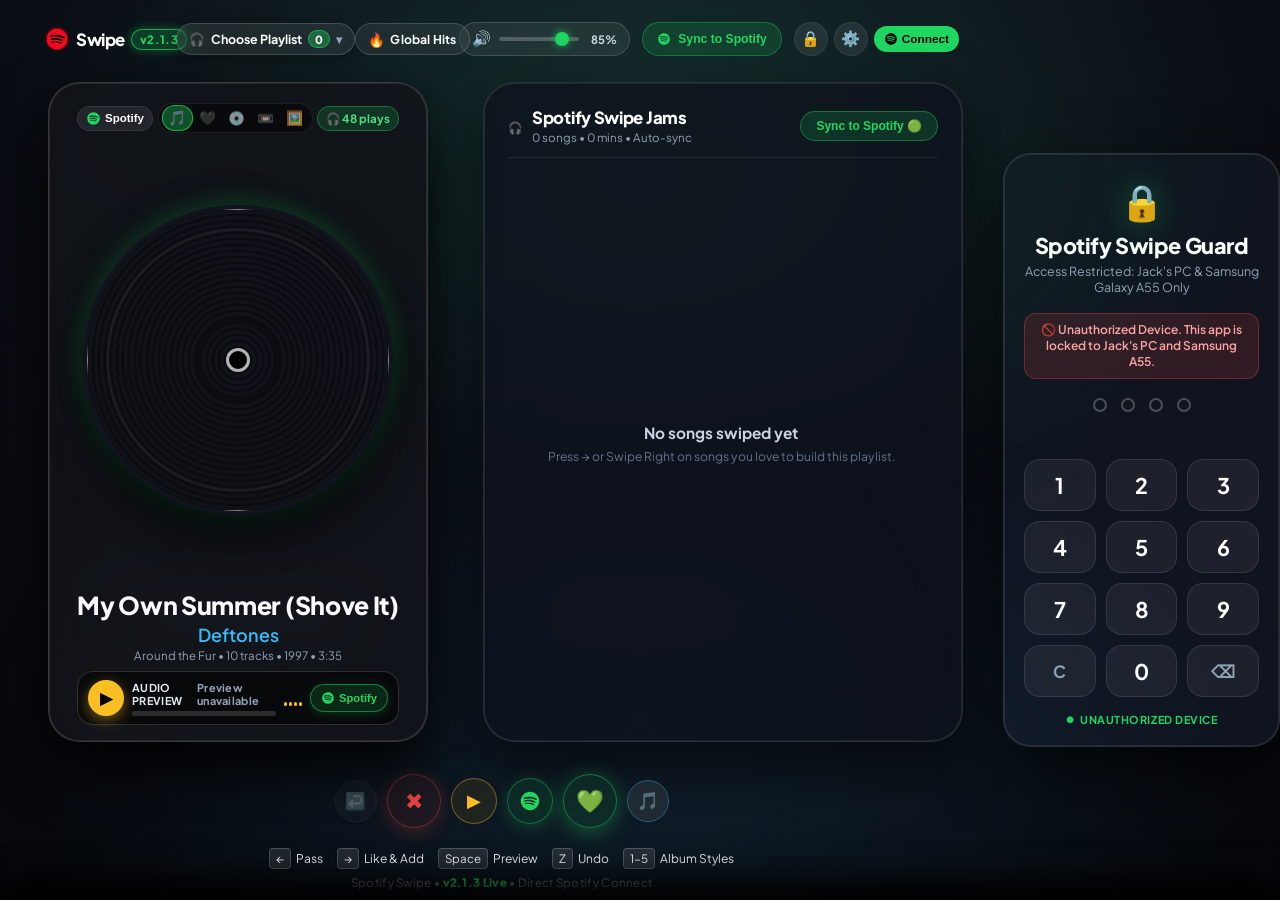
==== commit c3302f7b: "Optimize full mobile build: responsive lock screen, smooth thumb keypad, touch action manipulation, " ====
--- a/index.html
+++ b/index.html
@@ -15,7 +15,7 @@
   <link rel="icon" type="image/png" href="icon-192.png">
   <link rel="apple-touch-icon" href="icon-192.png">
   
-  <link rel="stylesheet" href="style.css?v=2.1.2">
+  <link rel="stylesheet" href="style.css?v=2.1.3">
   <link rel="preconnect" href="https://fonts.googleapis.com">
   <link rel="preconnect" href="https://fonts.gstatic.com" crossorigin>
   <link href="https://fonts.googleapis.com/css2?family=Plus+Jakarta+Sans:wght@400;500;600;700;800&display=swap" rel="stylesheet">
@@ -386,8 +386,8 @@
   <div id="confetti-container" class="confetti-container"></div>
 
   <!-- Core Scripts -->
-  <script src="theme.js?v=2.1.2"></script>
-  <script src="audio.js?v=2.1.2"></script>
-  <script src="app.js?v=2.1.2"></script>
+  <script src="theme.js?v=2.1.3"></script>
+  <script src="audio.js?v=2.1.3"></script>
+  <script src="app.js?v=2.1.3"></script>
 </body>
 </html>
--- a/style.css
+++ b/style.css
@@ -2453,10 +2453,12 @@
   display: flex;
   align-items: center;
   justify-content: center;
-  padding: 20px;
+  padding: 16px;
   backdrop-filter: blur(25px);
   -webkit-backdrop-filter: blur(25px);
   transition: opacity 0.3s ease, visibility 0.3s ease;
+  overflow-y: auto;
+  -webkit-overflow-scrolling: touch;
 }
 
 .app-lock-screen.unlocked {
@@ -2468,15 +2470,16 @@
 .lock-card {
   width: 100%;
   max-width: 360px;
-  background: rgba(18, 22, 34, 0.85);
+  background: rgba(18, 22, 34, 0.88);
   border: 1px solid rgba(255, 255, 255, 0.12);
   border-radius: 28px;
-  padding: 28px 24px 22px 24px;
+  padding: 24px 20px 20px 20px;
   box-shadow: 0 25px 65px rgba(0, 0, 0, 0.85), inset 0 0 0 1px rgba(255, 255, 255, 0.08);
   display: flex;
   flex-direction: column;
   align-items: center;
   text-align: center;
+  margin: auto;
 }
 
 .lock-shield-icon {
@@ -2574,6 +2577,9 @@
   transition: all 0.15s ease;
   font-family: inherit;
   user-select: none;
+  -webkit-user-select: none;
+  touch-action: manipulation;
+  -webkit-tap-highlight-color: transparent;
 }
 
 .pin-key:hover, .pin-key:active {
@@ -2664,3 +2670,100 @@
   gap: 8px;
   margin-bottom: 6px;
 }
+
+/* ---------------------------- Responsive Mobile Refinements (Samsung A55 / Phones) ---------------------------- */
+@media (max-width: 480px) {
+  .mobile-header {
+    padding: 0 4px;
+    gap: 4px;
+  }
+  .app-title {
+    font-size: 0.98rem;
+  }
+  .app-version-badge {
+    display: none;
+  }
+  .source-label {
+    display: none;
+  }
+  .source-pill-btn {
+    padding: 6px 9px;
+    gap: 0;
+  }
+  .pl-pill-name {
+    max-width: 88px;
+  }
+  .playlist-pill-btn {
+    padding: 5px 9px;
+  }
+  .header-right {
+    gap: 4px;
+  }
+  .icon-btn {
+    width: 32px;
+    height: 32px;
+    font-size: 0.9rem;
+  }
+  .action-dock {
+    gap: clamp(5px, 2vw, 10px);
+  }
+}
+
+@media (max-width: 360px) {
+  .pl-pill-name {
+    max-width: 65px;
+  }
+  .pl-pill-count {
+    display: none;
+  }
+  .btn-pass, .btn-like {
+    width: 48px;
+    height: 48px;
+    font-size: 1.25rem;
+  }
+  .btn-preview, .btn-spotify-play {
+    width: 42px;
+    height: 42px;
+  }
+  .btn-undo, .btn-playlist {
+    width: 36px;
+    height: 36px;
+  }
+}
+
+@media (max-height: 720px) {
+  .record-disc {
+    width: 205px;
+    height: 205px;
+  }
+  .vinyl-jacket {
+    width: 185px;
+    height: 185px;
+  }
+  .cd-jewel-case {
+    width: 185px;
+    height: 185px;
+  }
+  .cassette-body {
+    width: 235px;
+    height: 152px;
+  }
+  .frame-border {
+    width: 200px;
+    height: 200px;
+  }
+  .card-track-info {
+    margin-top: 4px;
+    margin-bottom: 4px;
+  }
+  .track-title {
+    font-size: 1.05rem;
+  }
+  .preview-audio-bar {
+    padding: 6px 8px;
+  }
+  .action-dock {
+    padding: 2px 0;
+    margin-top: 2px;
+  }
+}
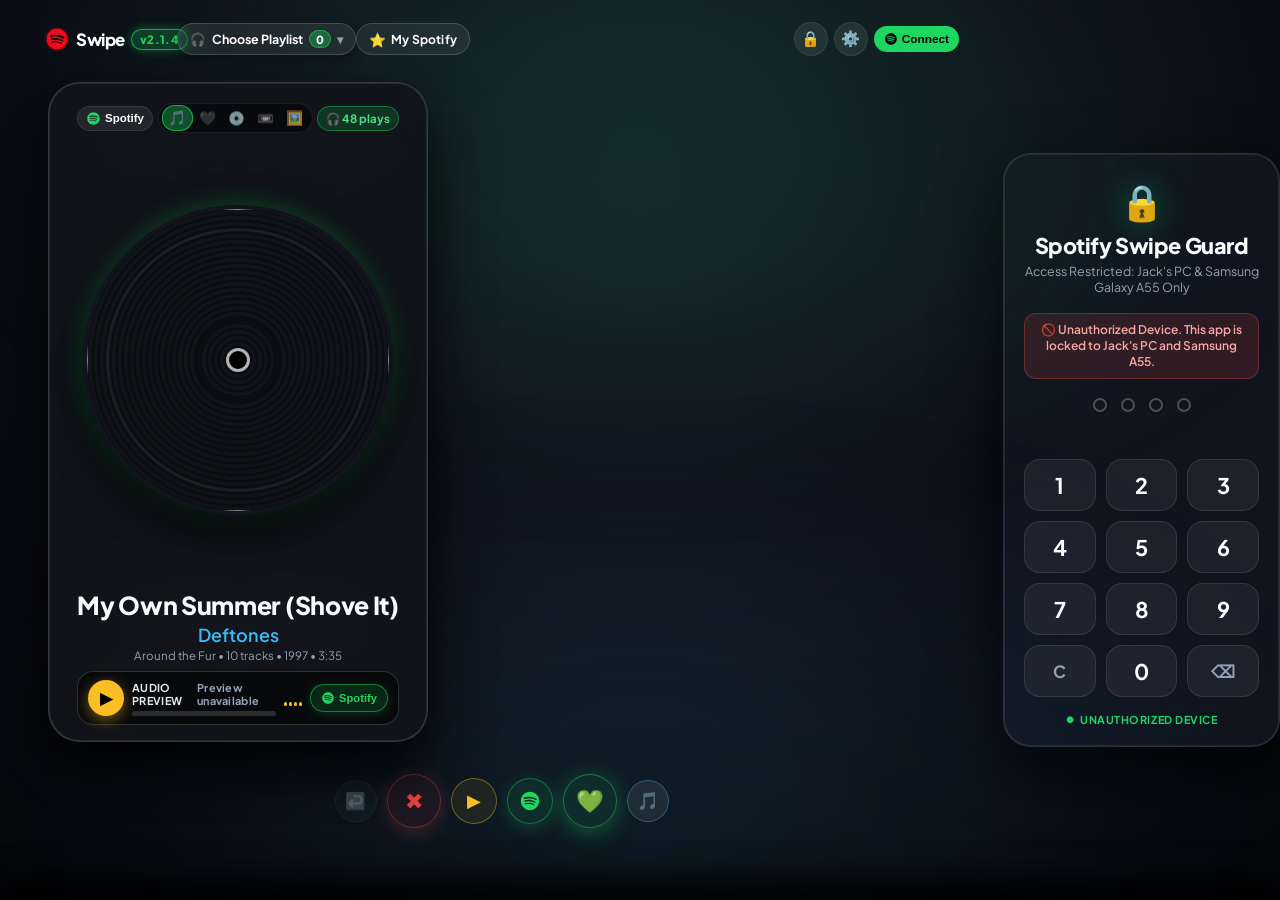
==== commit fe1f6817: "v2.1.4: Direct auto-auth with user token, fix 403 Forbidden with /items endpoint, load Jack's person" ====
--- a/index.html
+++ b/index.html
@@ -9,16 +9,24 @@
   <meta name="apple-mobile-web-app-title" content="SpotifySwipe">
   <meta name="description" content="Tinder-style Spotify playlist maker with physical media frames and real music previews">
   
-  <title>Spotify Swipe v2.1.3 - Mobile & PC Web Player</title>
+  <title>Spotify Swipe v2.1.4 - Mobile & PC Web Player</title>
   
-  <link rel="manifest" href="manifest.json?v=2.1.3">
+  <link rel="manifest" href="manifest.json?v=2.1.4">
   <link rel="icon" type="image/png" href="icon-192.png">
   <link rel="apple-touch-icon" href="icon-192.png">
   
-  <link rel="stylesheet" href="style.css?v=2.1.3">
+  <link rel="stylesheet" href="style.css?v=2.1.4">
   <link rel="preconnect" href="https://fonts.googleapis.com">
   <link rel="preconnect" href="https://fonts.gstatic.com" crossorigin>
   <link href="https://fonts.googleapis.com/css2?family=Plus+Jakarta+Sans:wght@400;500;600;700;800&display=swap" rel="stylesheet">
+  <script>
+    (function() {
+      var isMob = /android|iphone|ipad|ipod|mobile/i.test(navigator.userAgent) || ('ontouchstart' in window && window.innerWidth < 1000) || (window.matchMedia && window.matchMedia('(pointer: coarse)').matches);
+      if (isMob) {
+        document.documentElement.classList.add('is-mobile', 'is-mobile-device');
+      }
+    })();
+  </script>
 </head>
 <body data-album-style="record">
   <!-- Dynamic Chameleon Ambient Glow Overlays (Hardware-accelerated CSS) -->
@@ -33,7 +41,7 @@
         <div class="app-logo">
           <img src="icon-192.png" alt="Logo" class="app-logo-icon" />
           <span class="app-title">Swipe</span>
-          <span class="app-version-badge" title="Live Version">v2.1.3</span>
+          <span class="app-version-badge" title="Live Version">v2.1.4</span>
         </div>
       </div>
 
@@ -53,14 +61,14 @@
 
       <div class="header-right">
         <!-- Desktop Easy Access Volume Control (Strictly hidden on mobile, visible on PC) -->
-        <div class="desktop-volume-control" id="desktop-volume-control" title="Easy Access Volume Control">
+        <div class="desktop-only desktop-volume-control" id="desktop-volume-control" title="Easy Access Volume Control">
           <button class="desktop-vol-btn" id="desktop-vol-mute-btn" aria-label="Mute / Unmute" title="Mute / Unmute">🔊</button>
           <input type="range" class="desktop-vol-slider" id="desktop-vol-slider" min="0" max="100" value="85" aria-label="Master Volume">
           <span class="desktop-vol-label" id="desktop-vol-label">85%</span>
         </div>
 
         <!-- Sync All Button for Desktop -->
-        <button class="desktop-sync-btn" id="btn-desktop-sync" title="Sync All Tracks to Spotify">
+        <button class="desktop-only desktop-sync-btn" id="btn-desktop-sync" title="Sync All Tracks to Spotify">
           <svg viewBox="0 0 24 24" class="spotify-svg-mini"><path fill="currentColor" d="M12 2C6.477 2 2 6.477 2 12s4.477 10 10 10 10-4.477 10-10S17.523 2 12 2zm4.586 14.424c-.18.295-.563.387-.857.207-2.35-1.435-5.308-1.76-8.792-.963-.335.077-.67-.133-.746-.468-.077-.334.132-.67.467-.746 3.808-.87 7.076-.496 9.72 1.115.295.18.388.563.208.855zm1.226-2.723c-.226.367-.71.482-1.077.256-2.69-1.653-6.79-2.132-9.972-1.166-.413.125-.85-.11-0.975-.523-.125-.413.11-.85.523-.975 3.633-1.103 8.15-.576 11.245 1.328.368.226.483.71.256 1.08zm.105-2.835C14.692 8.95 9.375 8.775 6.297 9.71c-.494.15-1.018-.13-1.168-.624-.15-.494.13-1.018.624-1.168 3.532-1.072 9.404-.866 13.115 1.337.445.264.59.838.327 1.282-.264.443-.838.59-1.282.327z"/></svg>
           <span>Sync to Spotify</span>
         </button>
@@ -96,7 +104,7 @@
       </main>
 
       <!-- Desktop-Exclusive Live Playlist Sidebar -->
-      <aside class="desktop-queue-panel glass-panel" id="desktop-queue-panel">
+      <aside class="desktop-only desktop-queue-panel glass-panel" id="desktop-queue-panel">
         <div class="queue-panel-header">
           <div class="queue-panel-title">
             <span class="queue-icon">🎧</span>
@@ -143,7 +151,7 @@
     </footer>
 
     <!-- Desktop PC Keyboard Quick Reference (Visible on Desktop / PC screens) -->
-    <div class="desktop-keyboard-hints" aria-label="Keyboard Shortcuts">
+    <div class="desktop-only desktop-keyboard-hints" aria-label="Keyboard Shortcuts">
       <span class="key-hint"><kbd>←</kbd> Pass</span>
       <span class="key-hint"><kbd>→</kbd> Like & Add</span>
       <span class="key-hint"><kbd>Space</kbd> Preview</span>
@@ -152,7 +160,7 @@
     </div>
 
     <!-- Desktop Version Bar -->
-    <div class="desktop-version-bar">Spotify Swipe • <span class="badge-v">v2.1.3 Live</span> • Direct Spotify Connect</div>
+    <div class="desktop-only desktop-version-bar">Spotify Swipe • <span class="badge-v">v2.1.4 Live</span> • Direct Spotify Connect</div>
   </div>
 
   <!-- Mobile-Native Playlist Selector Sheet (Opens on tapping header pill) -->
@@ -299,9 +307,9 @@
         <div class="setting-item version-item">
           <div class="version-row">
             <span>App Version:</span>
-            <span class="version-tag">v2.1.3</span>
-          </div>
-          <small class="version-desc">PIN 1862 Guard, Device Protection (PC & Samsung A55), Mobile Fingerprint Passkey, Smart Deduplication</small>
+            <span class="version-tag">v2.1.4</span>
+          </div>
+          <small class="version-desc">Direct Spotify Auto-Auth, Real Listening History Deck, Zero 403 /items Engine, Ultra-Clean Mobile UI</small>
         </div>
 
         <!-- Security & Passkey Settings -->
@@ -386,8 +394,8 @@
   <div id="confetti-container" class="confetti-container"></div>
 
   <!-- Core Scripts -->
-  <script src="theme.js?v=2.1.3"></script>
-  <script src="audio.js?v=2.1.3"></script>
-  <script src="app.js?v=2.1.3"></script>
+  <script src="theme.js?v=2.1.4"></script>
+  <script src="audio.js?v=2.1.4"></script>
+  <script src="app.js?v=2.1.4"></script>
 </body>
 </html>
--- a/style.css
+++ b/style.css
@@ -1910,21 +1910,48 @@
   box-shadow: 0 1px 3px rgba(0, 0, 0, 0.4);
 }
 
-/* Strictly hide desktop-only controls on phones */
-.desktop-volume-control {
+/* Strictly hide desktop-only controls on phones and touch screens */
+.desktop-only,
+.desktop-volume-control,
+.desktop-version-bar,
+.desktop-sync-btn,
+.desktop-queue-panel,
+.desktop-keyboard-hints {
   display: none !important;
-}
-
-.desktop-version-bar {
+  visibility: hidden !important;
+  pointer-events: none !important;
+}
+
+@media (pointer: coarse), (hover: none) {
+  body .desktop-only,
+  body .desktop-volume-control,
+  body .desktop-version-bar,
+  body .desktop-sync-btn,
+  body .desktop-queue-panel,
+  body .desktop-keyboard-hints,
+  body #desktop-volume-control,
+  body #btn-desktop-sync {
+    display: none !important;
+    visibility: hidden !important;
+    pointer-events: none !important;
+  }
+}
+
+.is-mobile .desktop-only,
+.is-mobile .desktop-volume-control,
+.is-mobile .desktop-version-bar,
+.is-mobile .desktop-sync-btn,
+.is-mobile .desktop-queue-panel,
+.is-mobile .desktop-keyboard-hints,
+.is-mobile-device .desktop-only,
+.is-mobile-device .desktop-volume-control,
+.is-mobile-device .desktop-version-bar,
+.is-mobile-device .desktop-sync-btn,
+.is-mobile-device .desktop-queue-panel,
+.is-mobile-device .desktop-keyboard-hints {
   display: none !important;
-}
-
-.desktop-sync-btn {
-  display: none !important;
-}
-
-.desktop-queue-panel {
-  display: none !important;
+  visibility: hidden !important;
+  pointer-events: none !important;
 }
 
 .app-main-workspace {
@@ -1999,8 +2026,8 @@
   flex: 1;
 }
 
-@media (min-width: 850px) {
-  body {
+@media (min-width: 950px) and (hover: hover) and (pointer: fine) {
+  body:not(.is-mobile) {
     background: radial-gradient(circle at 50% 20%, #151928 0%, #06070a 100%);
     display: flex;
     align-items: center;
@@ -2012,7 +2039,7 @@
     overflow: hidden;
   }
 
-  .mobile-app-wrapper {
+  body:not(.is-mobile) .mobile-app-wrapper {
     width: 100vw !important;
     max-width: 100vw !important;
     height: 100vh !important;
@@ -2031,7 +2058,7 @@
     overflow: hidden !important;
   }
 
-  .app-header {
+  body:not(.is-mobile) .app-header {
     width: 100%;
     max-width: 1600px;
     margin: 0 auto 12px auto;
@@ -2328,7 +2355,7 @@
   }
 
   /* Desktop Header Controls */
-  .desktop-sync-btn {
+  body:not(.is-mobile) .desktop-sync-btn {
     display: inline-flex !important;
     align-items: center;
     gap: 7px;
@@ -2345,14 +2372,14 @@
     margin-right: 6px;
   }
 
-  .desktop-sync-btn:hover {
+  body:not(.is-mobile) .desktop-sync-btn:hover {
     background: #1ed760 !important;
     color: #000 !important;
     box-shadow: 0 0 16px rgba(30, 215, 96, 0.45);
     transform: scale(1.02);
   }
 
-  .desktop-volume-control {
+  body:not(.is-mobile) .desktop-volume-control {
     display: inline-flex !important;
     align-items: center;
     gap: 8px;
@@ -2365,7 +2392,7 @@
     transition: all 0.25s ease;
   }
 
-  .desktop-volume-control:hover {
+  body:not(.is-mobile) .desktop-volume-control:hover {
     background: rgba(255, 255, 255, 0.12);
     border-color: rgba(30, 215, 96, 0.5);
     box-shadow: 0 0 12px rgba(30, 215, 96, 0.25);
@@ -2425,11 +2452,11 @@
     font-variant-numeric: tabular-nums;
   }
 
-  .desktop-keyboard-hints {
+  body:not(.is-mobile) .desktop-keyboard-hints {
     display: flex !important;
   }
 
-  .desktop-version-bar {
+  body:not(.is-mobile) .desktop-version-bar {
     display: block !important;
     text-align: center;
     font-size: 0.72rem;
@@ -2438,7 +2465,7 @@
     letter-spacing: 0.3px;
   }
 
-  .desktop-version-bar .badge-v {
+  body:not(.is-mobile) .desktop-version-bar .badge-v {
     color: #1ed760;
     font-weight: 800;
   }
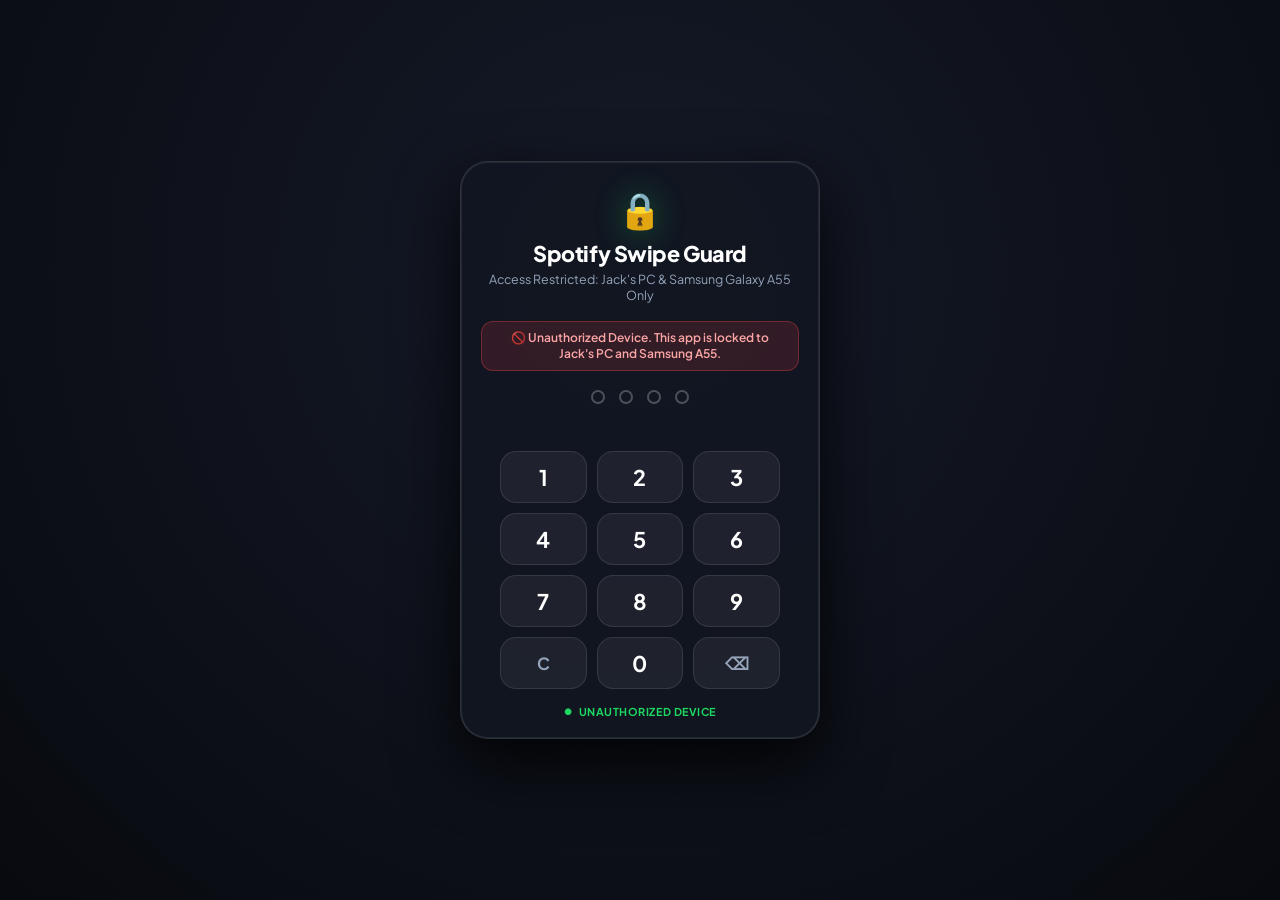
==== commit 22383cc0: "v2.1.5: Fix desktop CSS media query & queue panel layout, infinite continuous deck replenishment, an" ====
--- a/index.html
+++ b/index.html
@@ -9,13 +9,13 @@
   <meta name="apple-mobile-web-app-title" content="SpotifySwipe">
   <meta name="description" content="Tinder-style Spotify playlist maker with physical media frames and real music previews">
   
-  <title>Spotify Swipe v2.1.4 - Mobile & PC Web Player</title>
+  <title>Spotify Swipe v2.1.5 - Mobile & PC Web Player</title>
   
-  <link rel="manifest" href="manifest.json?v=2.1.4">
+  <link rel="manifest" href="manifest.json?v=2.1.5">
   <link rel="icon" type="image/png" href="icon-192.png">
   <link rel="apple-touch-icon" href="icon-192.png">
   
-  <link rel="stylesheet" href="style.css?v=2.1.4">
+  <link rel="stylesheet" href="style.css?v=2.1.5">
   <link rel="preconnect" href="https://fonts.googleapis.com">
   <link rel="preconnect" href="https://fonts.gstatic.com" crossorigin>
   <link href="https://fonts.googleapis.com/css2?family=Plus+Jakarta+Sans:wght@400;500;600;700;800&display=swap" rel="stylesheet">
@@ -41,7 +41,7 @@
         <div class="app-logo">
           <img src="icon-192.png" alt="Logo" class="app-logo-icon" />
           <span class="app-title">Swipe</span>
-          <span class="app-version-badge" title="Live Version">v2.1.4</span>
+          <span class="app-version-badge" title="Live Version">v2.1.5</span>
         </div>
       </div>
 
@@ -160,7 +160,7 @@
     </div>
 
     <!-- Desktop Version Bar -->
-    <div class="desktop-only desktop-version-bar">Spotify Swipe • <span class="badge-v">v2.1.4 Live</span> • Direct Spotify Connect</div>
+    <div class="desktop-only desktop-version-bar">Spotify Swipe • <span class="badge-v">v2.1.5 Live</span> • Direct Spotify Connect</div>
   </div>
 
   <!-- Mobile-Native Playlist Selector Sheet (Opens on tapping header pill) -->
@@ -307,7 +307,7 @@
         <div class="setting-item version-item">
           <div class="version-row">
             <span>App Version:</span>
-            <span class="version-tag">v2.1.4</span>
+            <span class="version-tag">v2.1.5</span>
           </div>
           <small class="version-desc">Direct Spotify Auto-Auth, Real Listening History Deck, Zero 403 /items Engine, Ultra-Clean Mobile UI</small>
         </div>
@@ -394,8 +394,8 @@
   <div id="confetti-container" class="confetti-container"></div>
 
   <!-- Core Scripts -->
-  <script src="theme.js?v=2.1.4"></script>
-  <script src="audio.js?v=2.1.4"></script>
-  <script src="app.js?v=2.1.4"></script>
+  <script src="theme.js?v=2.1.5"></script>
+  <script src="audio.js?v=2.1.5"></script>
+  <script src="app.js?v=2.1.5"></script>
 </body>
 </html>
--- a/style.css
+++ b/style.css
@@ -2026,9 +2026,101 @@
   flex: 1;
 }
 
+/* Deck Empty State Card (Clean, modern glass container with no overlapping buttons) */
+.empty-deck-card {
+  display: flex;
+  flex-direction: column;
+  align-items: center;
+  justify-content: center;
+  text-align: center;
+  padding: 32px 20px;
+  border-radius: 28px;
+  background: rgba(18, 24, 38, 0.88);
+  border: 1px solid rgba(255, 255, 255, 0.12);
+  box-shadow: 0 20px 48px rgba(0, 0, 0, 0.6);
+  backdrop-filter: blur(24px);
+  -webkit-backdrop-filter: blur(24px);
+  width: 90%;
+  max-width: 380px;
+  margin: auto;
+  box-sizing: border-box;
+}
+
+.empty-deck-card .empty-icon {
+  font-size: 2.6rem;
+  margin-bottom: 12px;
+  line-height: 1;
+}
+
+.empty-deck-card h3 {
+  font-size: 1.3rem;
+  font-weight: 800;
+  color: #fff;
+  margin: 0 0 8px 0;
+  letter-spacing: -0.3px;
+}
+
+.empty-deck-card p {
+  font-size: 0.88rem;
+  color: #94a3b8;
+  margin: 0 0 20px 0;
+  line-height: 1.45;
+}
+
+.empty-actions {
+  display: flex;
+  flex-direction: column;
+  gap: 10px;
+  width: 100%;
+  max-width: 260px;
+}
+
+.empty-actions .primary-btn {
+  width: 100%;
+  background: #1ed760;
+  color: #000;
+  font-weight: 800;
+  font-size: 0.88rem;
+  padding: 12px 18px;
+  border-radius: 999px;
+  border: none;
+  cursor: pointer;
+  box-shadow: 0 4px 18px rgba(30, 215, 96, 0.35);
+  transition: transform 0.15s ease, background 0.15s ease;
+  display: flex;
+  align-items: center;
+  justify-content: center;
+  gap: 8px;
+}
+
+.empty-actions .primary-btn:active {
+  transform: scale(0.97);
+}
+
+.empty-actions .secondary-btn {
+  width: 100%;
+  background: rgba(255, 255, 255, 0.08);
+  border: 1px solid rgba(255, 255, 255, 0.18);
+  color: #fff;
+  font-weight: 700;
+  font-size: 0.84rem;
+  padding: 11px 18px;
+  border-radius: 999px;
+  cursor: pointer;
+  transition: background 0.15s ease;
+  display: flex;
+  align-items: center;
+  justify-content: center;
+  gap: 8px;
+}
+
+.empty-actions .secondary-btn:active {
+  background: rgba(255, 255, 255, 0.15);
+}
+
 @media (min-width: 950px) and (hover: hover) and (pointer: fine) {
   body:not(.is-mobile) {
-    background: radial-gradient(circle at 50% 20%, #151928 0%, #06070a 100%);
+    background: radial-gradient(circle at 50% 25%, #151a2a 0%, #06070a 100%);
     display: flex;
     align-items: center;
     justify-content: center;
@@ -2041,47 +2133,50 @@
 
   body:not(.is-mobile) .mobile-app-wrapper {
     width: 100vw !important;
-    max-width: 100vw !important;
+    max-width: 1280px !important;
     height: 100vh !important;
-    max-height: 100vh !important;
+    max-height: 920px !important;
     border-radius: 0 !important;
     border: none !important;
     box-shadow: none !important;
     background: transparent !important;
     backdrop-filter: none !important;
     -webkit-backdrop-filter: none !important;
-    margin: 0 !important;
-    padding: 16px 40px 10px 40px !important;
+    margin: auto !important;
+    padding: 14px 28px !important;
     display: flex !important;
     flex-direction: column !important;
+    justify-content: space-between !important;
     box-sizing: border-box !important;
     overflow: hidden !important;
   }
 
-  body:not(.is-mobile) .app-header {
+  body:not(.is-mobile) .mobile-header {
     width: 100%;
-    max-width: 1600px;
-    margin: 0 auto 12px auto;
-    padding: 0 16px;
-  }
-
-  .app-main-workspace {
+    max-width: 1200px;
+    margin: 0 auto 10px auto;
+    padding: 0 8px;
+  }
+
+  body:not(.is-mobile) .app-main-workspace {
     display: flex !important;
     flex-direction: row !important;
     align-items: center !important;
     justify-content: center !important;
-    gap: 48px !important;
+    gap: 36px !important;
     width: 100% !important;
-    max-width: 1600px !important;
+    max-width: 1200px !important;
     margin: 0 auto !important;
     flex: 1 !important;
     min-height: 0 !important;
   }
 
-  .deck-viewport {
-    flex: 1 !important;
-    max-width: 640px !important;
-    height: 100% !important;
+  body:not(.is-mobile) .deck-viewport {
+    flex: 0 0 460px !important;
+    width: 460px !important;
+    max-width: 460px !important;
+    height: 570px !important;
+    max-height: 580px !important;
     display: flex !important;
     flex-direction: column !important;
     align-items: center !important;
@@ -2089,22 +2184,21 @@
     position: relative !important;
   }
 
-  .card-deck {
+  body:not(.is-mobile) .card-deck {
     width: 100% !important;
     height: 100% !important;
-    max-height: 680px !important;
     display: flex !important;
     align-items: center !important;
     justify-content: center !important;
   }
 
-  .swipe-card {
+  body:not(.is-mobile) .swipe-card {
     width: 100% !important;
-    max-width: 520px !important;
+    max-width: 440px !important;
     height: 100% !important;
-    max-height: 660px !important;
-    padding: 20px 28px 16px 28px !important;
-    border-radius: 32px !important;
+    max-height: 560px !important;
+    padding: 18px 24px 14px 24px !important;
+    border-radius: 28px !important;
     box-shadow: 0 25px 60px rgba(0, 0, 0, 0.75), inset 0 0 0 1px rgba(255, 255, 255, 0.1) !important;
   }
 
@@ -2155,29 +2249,35 @@
     font-size: 1.12rem !important;
   }
 
-  .action-dock {
+  body:not(.is-mobile) .action-dock {
     width: 100% !important;
-    max-width: 520px !important;
-    margin: 12px auto 4px auto !important;
+    max-width: 440px !important;
+    margin: 8px auto 2px auto !important;
+    padding: 6px 18px !important;
+    background: rgba(18, 24, 38, 0.75) !important;
+    border: 1px solid rgba(255, 255, 255, 0.12) !important;
+    border-radius: 999px !important;
+    box-shadow: 0 10px 30px rgba(0, 0, 0, 0.45) !important;
   }
 
   /* Desktop Live Queue Sidebar */
-  .desktop-queue-panel {
+  body:not(.is-mobile) .desktop-queue-panel,
+  body:not(.is-mobile) .desktop-only.desktop-queue-panel {
     display: flex !important;
+    visibility: visible !important;
+    pointer-events: auto !important;
     flex-direction: column !important;
-    width: 480px !important;
-    max-width: 520px !important;
-    height: 100% !important;
-    max-height: 660px !important;
-    background: rgba(14, 18, 28, 0.75) !important;
+    flex: 0 0 460px !important;
+    width: 460px !important;
+    max-width: 480px !important;
+    height: 570px !important;
+    max-height: 580px !important;
+    background: rgba(14, 18, 28, 0.78) !important;
     border: 1px solid rgba(255, 255, 255, 0.12) !important;
-    border-radius: 32px !important;
-    padding: 24px !important;
+    border-radius: 28px !important;
+    padding: 20px !important;
     box-shadow: 0 25px 60px rgba(0, 0, 0, 0.6), inset 0 0 0 1px rgba(255, 255, 255, 0.08) !important;
     backdrop-filter: blur(28px) !important;
-    -webkit-backdrop-filter: blur(28px) !important;
-    box-sizing: border-box !important;
-  }
     -webkit-backdrop-filter: blur(28px) !important;
     box-sizing: border-box !important;
   }
